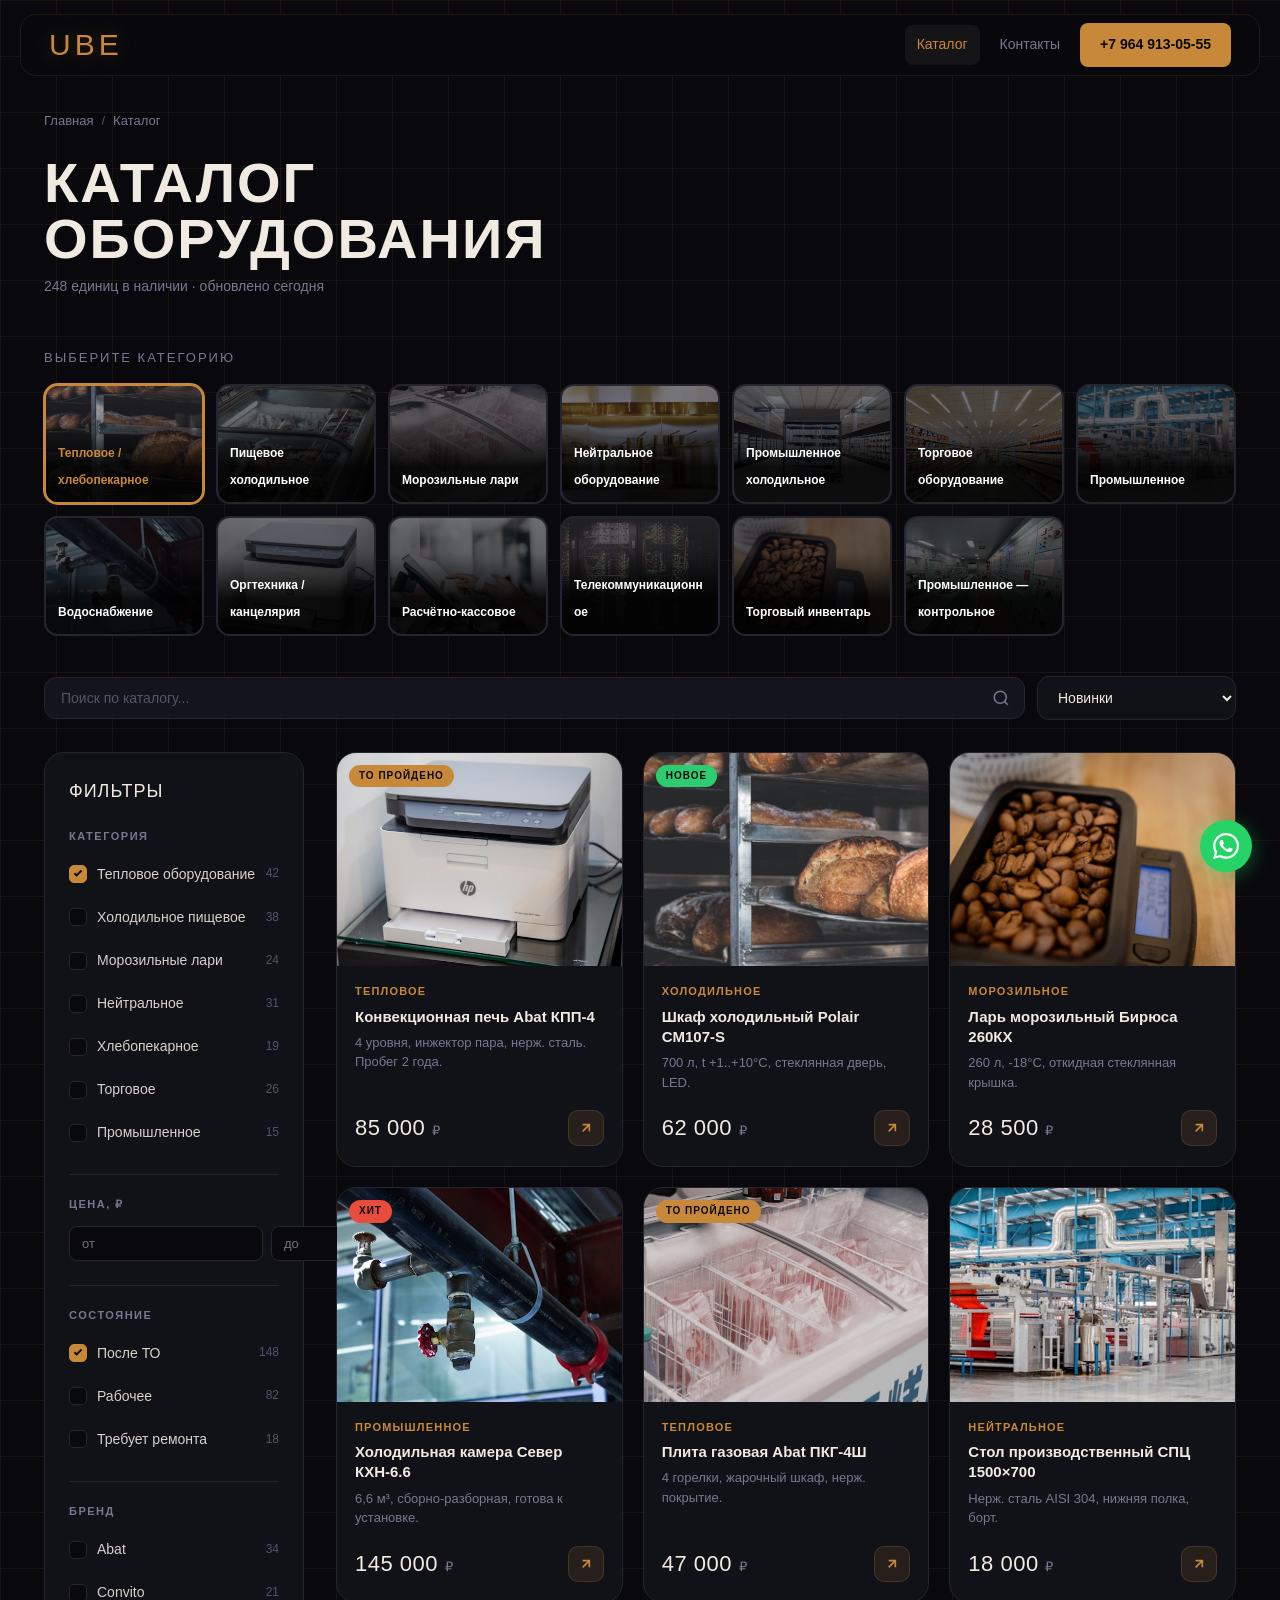
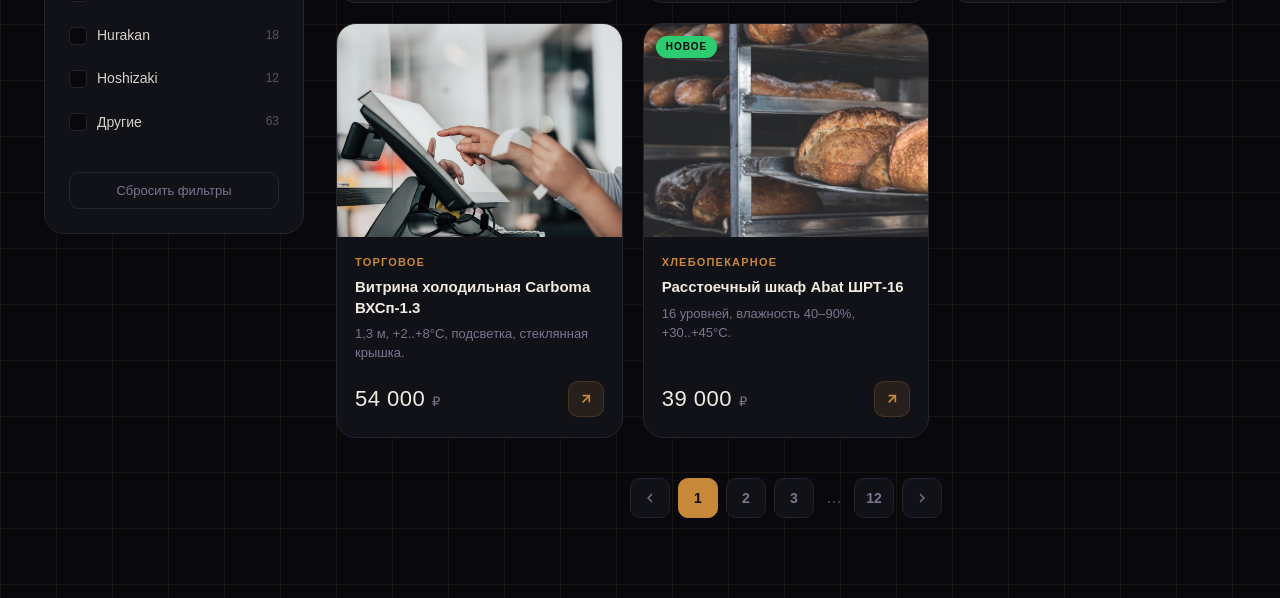
==== catalog.html @ 5355a777 "Add files via upload" ====
<!DOCTYPE html>
<html lang="ru">
<head>
  <meta charset="UTF-8" />
  <meta name="viewport" content="width=device-width, initial-scale=1.0" />
  <title>Каталог — UBE</title>
  <link rel="stylesheet" href="./assets/fonts/fonts.css" />
  <style>
    html { scroll-behavior: smooth; }
    :root {
      --bg: #09090D; --bg-card: #111118; --bg-card2: #16161F;
      --border: #252530; --border-h: rgba(200,136,58,0.45);
      --copper: #C8883A; --copper-lt: #E0A050; --copper-dim: rgba(200,136,58,0.12);
      --text: #F0EAE0; --muted: #7A7690; --muted2: #55526A;
      --contrast-body: #D8D2C8;
    }
    *, *::before, *::after { box-sizing: border-box; margin: 0; padding: 0; }
    body {
      background: var(--bg);
      background-image:
        linear-gradient(rgba(200,136,58,0.09) 1px, transparent 1px),
        linear-gradient(90deg, rgba(200,136,58,0.09) 1px, transparent 1px);
      background-size: 56px 56px;
      color: var(--contrast-body);
      font-family: 'Figtree', sans-serif;
      font-size: 16px; line-height: 1.65;
      overflow-x: hidden;
    }
    :focus-visible { outline: 2px solid var(--copper); outline-offset: 3px; border-radius: 4px; }
    ::-webkit-scrollbar { width: 5px; }
    ::-webkit-scrollbar-track { background: var(--bg); }
    ::-webkit-scrollbar-thumb { background: var(--border); border-radius: 3px; }

    /* ═══ NAVBAR ═══ */
    .navbar {
      position: fixed; top: 14px; left: 50%; transform: translateX(-50%);
      width: calc(100% - 40px); max-width: 1240px;
      background: rgba(9,9,13,0.85); backdrop-filter: blur(24px);
      border: 1px solid rgba(200,136,58,0.12); border-radius: 16px;
      z-index: 100; padding: 0 28px; height: 62px;
      display: flex; align-items: center; justify-content: space-between;
      transition: background 0.3s, border-color 0.3s;
    }
    .navbar.scrolled { background: rgba(9,9,13,0.97); border-color: rgba(200,136,58,0.22); box-shadow: 0 8px 48px rgba(0,0,0,0.6); }
    .logo { font-family: 'Barlow Condensed', sans-serif; font-size: 30px; letter-spacing: 4px; color: var(--copper); text-decoration: none; text-shadow: 0 0 20px rgba(200,136,58,0.3); }
    .nav-links { display: flex; align-items: center; gap: 8px; }
    .nav-links a { color: var(--muted); font-size: 14px; font-weight: 500; padding: 8px 12px; border-radius: 8px; text-decoration: none; transition: color 0.2s, background 0.2s; }
    .nav-links a:hover, .nav-links a.active { color: var(--text); background: rgba(255,255,255,0.05); }
    .nav-links a.active { color: var(--copper); }
    .nav-cta-btn { background: var(--copper); color: #09090D !important; font-weight: 700 !important; padding: 9px 20px !important; border-radius: 10px; font-size: 14px !important; min-height: 44px; display: inline-flex; align-items: center; transition: background 0.2s !important; }
    .nav-cta-btn:hover { background: var(--copper-lt) !important; }
    .hamburger { display: none; flex-direction: column; gap: 5px; cursor: pointer; padding: 8px; background: none; border: none; min-width: 44px; min-height: 44px; align-items: center; justify-content: center; }
    .hamburger span { width: 22px; height: 2px; background: var(--text); border-radius: 2px; transition: transform 0.25s, opacity 0.25s; }
    .hamburger.open span:nth-child(1) { transform: translateY(7px) rotate(45deg); }
    .hamburger.open span:nth-child(2) { opacity: 0; }
    .hamburger.open span:nth-child(3) { transform: translateY(-7px) rotate(-45deg); }
    .mobile-menu { display: none; position: fixed; top: 90px; left: 20px; right: 20px; background: rgba(17,17,24,0.97); border: 1px solid var(--border); border-radius: 16px; padding: 16px; flex-direction: column; gap: 4px; z-index: 99; backdrop-filter: blur(24px); opacity: 0; transform: translateY(-10px); transition: opacity 0.25s, transform 0.25s; }
    .mobile-menu.open { display: flex; opacity: 1; transform: translateY(0); }
    .mobile-menu a { padding: 14px 16px; border-radius: 10px; font-size: 16px; font-weight: 500; color: var(--text); text-decoration: none; min-height: 48px; display: flex; align-items: center; transition: background 0.15s; }
    .mobile-menu a:hover { background: rgba(200,136,58,0.1); color: var(--copper); }

    /* ═══ PAGE HEADER ═══ */
    .page-header {
      padding: 110px 24px 48px;
      max-width: 1240px; margin: 0 auto;
    }
    .breadcrumb { display: flex; align-items: center; gap: 8px; font-size: 13px; color: var(--muted); margin-bottom: 24px; }
    .breadcrumb a { color: var(--muted); text-decoration: none; transition: color 0.2s; }
    .breadcrumb a:hover { color: var(--copper); }
    .breadcrumb-sep { color: var(--muted2); }
    .page-title { font-family: 'Barlow Condensed', sans-serif; font-size: clamp(36px, 5vw, 56px); letter-spacing: 2px; color: var(--text); line-height: 1; }
    .page-meta { color: var(--muted); font-size: 14px; margin-top: 8px; }

    /* ═══ CATEGORY GRID ═══ */
    .cat-section { max-width: 1240px; margin: 0 auto 40px; padding: 0 24px; }
    .cat-section-title {
      font-family: 'Barlow Condensed', sans-serif;
      font-size: 13px; letter-spacing: 2px; text-transform: uppercase;
      color: var(--muted); margin-bottom: 16px;
    }
    .cat-grid {
      display: grid;
      grid-template-columns: repeat(auto-fill, minmax(160px, 1fr));
      gap: 12px;
    }
    .cat-card {
      position: relative; border-radius: 14px; overflow: hidden;
      cursor: pointer; aspect-ratio: 4/3;
      background: var(--bg-card); border: 2px solid var(--border);
      transition: border-color 0.25s, transform 0.25s, box-shadow 0.25s;
      text-decoration: none;
    }
    .cat-card:hover {
      border-color: var(--border-h);
      transform: translateY(-4px);
      box-shadow: 0 16px 40px rgba(0,0,0,0.5);
    }
    .cat-card.active {
      border-color: var(--copper);
      box-shadow: 0 0 0 1px var(--copper);
    }
    .cat-card img {
      width: 100%; height: 100%; object-fit: cover;
      opacity: 0.45; filter: grayscale(20%);
      transition: opacity 0.3s, transform 0.4s, filter 0.3s;
    }
    .cat-card:hover img, .cat-card.active img {
      opacity: 0.65; transform: scale(1.06); filter: grayscale(0%);
    }
    .cat-card-overlay {
      position: absolute; inset: 0;
      background: linear-gradient(to top, rgba(0,0,0,0.88) 30%, rgba(0,0,0,0.15) 70%, transparent 100%);
    }
    .cat-card-label {
      position: absolute; bottom: 0; left: 0; right: 0;
      padding: 10px 12px;
    }
    .cat-card-title {
      font-weight: 600; font-size: 12px; color: #fff;
      line-height: 1.3; font-family: 'Figtree', sans-serif;
      hyphens: auto; overflow-wrap: break-word;
    }
    .cat-card.active .cat-card-title { color: var(--copper); }

    /* ═══ SEARCH + SORT ═══ */
    .catalog-toolbar {
      max-width: 1240px; margin: 0 auto 32px;
      padding: 0 24px;
      display: flex; align-items: center; gap: 12px; flex-wrap: wrap;
    }
    .search-bar {
      display: flex; align-items: center;
      background: rgba(22,22,31,0.9); border: 1px solid var(--border);
      border-radius: 12px; overflow: hidden; flex: 1; min-width: 240px;
      transition: border-color 0.2s, box-shadow 0.2s;
    }
    .search-bar:focus-within { border-color: rgba(200,136,58,0.45); box-shadow: 0 0 0 3px rgba(200,136,58,0.08); }
    .search-bar input { flex: 1; background: none; border: none; outline: none; color: var(--text); font-size: 14px; font-family: 'Figtree', sans-serif; padding: 12px 16px; }
    .search-bar input::placeholder { color: var(--muted2); }
    .search-bar button { background: none; border: none; padding: 0 14px; cursor: pointer; color: var(--muted); transition: color 0.2s; display: flex; align-items: center; }
    .search-bar button:hover { color: var(--copper); }
    .sort-select {
      background: var(--bg-card); border: 1px solid var(--border);
      color: var(--text); font-family: 'Figtree', sans-serif; font-size: 14px;
      padding: 11px 16px; border-radius: 12px; outline: none; cursor: pointer;
      transition: border-color 0.2s; min-height: 44px;
    }
    .sort-select:focus { border-color: var(--copper); }
    .filter-toggle-btn {
      display: none; align-items: center; gap: 8px;
      background: var(--bg-card); border: 1px solid var(--border);
      color: var(--text); font-family: 'Figtree', sans-serif; font-size: 14px;
      padding: 11px 16px; border-radius: 12px; cursor: pointer; min-height: 44px;
      transition: border-color 0.2s;
    }
    .filter-toggle-btn:hover { border-color: var(--copper); }

    /* ═══ LAYOUT ═══ */
    .catalog-layout {
      max-width: 1240px; margin: 0 auto;
      padding: 0 24px 80px;
      display: grid;
      grid-template-columns: 260px 1fr;
      gap: 32px; align-items: start;
    }

    /* ═══ SIDEBAR FILTERS ═══ */
    .filters {
      background: var(--bg-card); border: 1px solid var(--border);
      border-radius: 20px; padding: 24px;
      position: sticky; top: 90px;
    }
    .filter-title {
      font-family: 'Barlow Condensed', sans-serif;
      font-size: 18px; letter-spacing: 1px; color: var(--text);
      margin-bottom: 20px; text-transform: uppercase;
    }
    .filter-section { margin-bottom: 24px; }
    .filter-section-title {
      font-size: 11px; font-weight: 700; letter-spacing: 1.5px;
      text-transform: uppercase; color: var(--muted);
      margin-bottom: 12px;
    }
    .filter-options { display: flex; flex-direction: column; gap: 8px; }
    .filter-option {
      display: flex; align-items: center; gap: 10px;
      cursor: pointer; padding: 6px 0; border-radius: 8px;
    }
    .filter-option input[type="checkbox"] { display: none; }
    .filter-checkbox {
      width: 18px; height: 18px; border-radius: 5px; flex-shrink: 0;
      border: 1.5px solid var(--border); background: var(--bg);
      display: flex; align-items: center; justify-content: center;
      transition: border-color 0.2s, background 0.2s;
    }
    .filter-option input:checked + .filter-checkbox { background: var(--copper); border-color: var(--copper); }
    .filter-option input:checked + .filter-checkbox::after { content: ''; width: 4px; height: 8px; border: 2px solid #09090D; border-top: none; border-left: none; transform: rotate(45deg) translate(-1px,-1px); display: block; }
    .filter-label { font-size: 14px; color: var(--contrast-body); transition: color 0.2s; }
    .filter-option:hover .filter-label { color: var(--text); }
    .filter-count { font-size: 12px; color: var(--muted2); margin-left: auto; }
    .filter-divider { height: 1px; background: var(--border); margin: 4px 0 20px; }

    /* Price range */
    .price-inputs { display: grid; grid-template-columns: 1fr 1fr; gap: 8px; }
    .price-input {
      background: var(--bg); border: 1px solid var(--border); border-radius: 8px;
      color: var(--text); font-family: 'Figtree', sans-serif; font-size: 13px;
      padding: 9px 12px; outline: none; transition: border-color 0.2s;
    }
    .price-input:focus { border-color: var(--copper); }

    .filter-reset { width: 100%; background: none; border: 1px solid var(--border); color: var(--muted); font-family: 'Figtree', sans-serif; font-size: 13px; padding: 10px; border-radius: 10px; cursor: pointer; transition: border-color 0.2s, color 0.2s; margin-top: 8px; }
    .filter-reset:hover { border-color: var(--copper); color: var(--copper); }

    /* ═══ PRODUCT GRID ═══ */
    .product-grid {
      display: grid;
      grid-template-columns: repeat(auto-fill, minmax(240px, 1fr));
      gap: 20px;
    }
    .product-card {
      background: var(--bg-card); border: 1px solid var(--border);
      border-radius: 20px; overflow: hidden; cursor: pointer;
      transition: border-color 0.25s, transform 0.25s, box-shadow 0.25s;
      text-decoration: none; display: flex; flex-direction: column;
    }
    .product-card:hover { border-color: var(--border-h); transform: translateY(-4px); box-shadow: 0 16px 48px rgba(0,0,0,0.5); }
    .product-img {
      width: 100%; aspect-ratio: 4/3; object-fit: cover;
      background: var(--bg-card2); display: block;
      transition: transform 0.4s;
    }
    .product-card:hover .product-img { transform: scale(1.03); }
    .product-img-wrap { overflow: hidden; position: relative; }
    .product-badge {
      position: absolute; top: 12px; left: 12px;
      background: var(--copper); color: #09090D;
      font-size: 10px; font-weight: 800; letter-spacing: 1px;
      padding: 3px 10px; border-radius: 100px; text-transform: uppercase;
    }
    .product-badge.new { background: #2ECC71; }
    .product-badge.hot { background: #E74C3C; }
    .product-info { padding: 16px 18px 20px; flex: 1; display: flex; flex-direction: column; gap: 6px; }
    .product-cat { font-size: 11px; font-weight: 700; letter-spacing: 1.2px; text-transform: uppercase; color: var(--copper); }
    .product-name { font-size: 15px; font-weight: 600; color: var(--text); line-height: 1.35; }
    .product-desc { font-size: 13px; color: var(--muted); line-height: 1.5; flex: 1; }
    .product-footer { display: flex; align-items: center; justify-content: space-between; margin-top: 12px; }
    .product-price { font-family: 'Barlow Condensed', sans-serif; font-size: 22px; letter-spacing: 0.5px; color: var(--text); }
    .product-price span { font-size: 13px; color: var(--muted); font-family: 'Figtree', sans-serif; font-weight: 400; }
    .product-btn {
      width: 36px; height: 36px; border-radius: 10px;
      background: var(--copper-dim); border: 1px solid rgba(200,136,58,0.2);
      display: flex; align-items: center; justify-content: center;
      transition: background 0.2s, border-color 0.2s; flex-shrink: 0;
    }
    .product-card:hover .product-btn { background: var(--copper); border-color: var(--copper); }
    .product-card:hover .product-btn svg { stroke: #09090D; }

    /* ═══ PAGINATION ═══ */
    .pagination { display: flex; align-items: center; justify-content: center; gap: 8px; margin-top: 40px; }
    .page-btn {
      width: 40px; height: 40px; border-radius: 10px; display: flex; align-items: center; justify-content: center;
      font-size: 14px; font-weight: 600; cursor: pointer;
      background: var(--bg-card); border: 1px solid var(--border);
      color: var(--muted); text-decoration: none;
      transition: border-color 0.2s, color 0.2s, background 0.2s;
    }
    .page-btn:hover { border-color: var(--copper); color: var(--copper); }
    .page-btn.active { background: var(--copper); border-color: var(--copper); color: #09090D; }

    /* ═══ MOBILE ═══ */
    @media (max-width: 900px) {
      .catalog-layout { grid-template-columns: 1fr; }
      .filters { position: static; display: none; }
      .filters.open { display: block; }
      .filter-toggle-btn { display: flex; }
    }
    @media (max-width: 640px) {
      .navbar { position: static; transform: none; width: 100%; border-radius: 0; top: 0; left: 0; }
      .cat-section { padding: 0 12px; }
      .cat-grid { grid-template-columns: repeat(3, 1fr); gap: 8px; }
      .cat-card-title { font-size: 11px; }
      .nav-links { display: none; }
      .hamburger { display: flex; }
      .page-header { padding: 24px 16px 32px; }
      .catalog-toolbar { padding: 0 16px; }
      .catalog-layout { padding: 0 16px 60px; }
      .product-grid { grid-template-columns: repeat(2, 1fr); gap: 12px; }
      .product-info { padding: 12px 14px 16px; }
      .product-name { font-size: 13px; }
      .product-price { font-size: 18px; }
    }
  </style>
</head>
<body>

  <a class="skip-link" href="#products" style="position:fixed;top:-100%;left:16px;z-index:999;background:var(--copper);color:#09090D;padding:10px 20px;border-radius:8px;font-weight:700;text-decoration:none;transition:top 0.2s;">Перейти к товарам</a>

  <!-- NAVBAR -->
  <nav class="navbar" id="nav">
    <a href="./index.html" class="logo">UBE</a>
    <div class="nav-links">
      <a href="./catalog.html" class="active">Каталог</a>
      <a href="./index.html#contacts">Контакты</a>
      <a href="tel:+79649130555" class="nav-cta-btn">+7 964 913-05-55</a>
    </div>
    <button class="hamburger" id="ham" aria-label="Меню" aria-expanded="false">
      <span></span><span></span><span></span>
    </button>
  </nav>
  <nav class="mobile-menu" id="mob" aria-label="Мобильное меню">
    <a href="./catalog.html">Каталог</a>
    <a href="./index.html#contacts">Контакты</a>
    <a href="tel:+79649130555" style="color:var(--copper);">+7 964 913-05-55</a>
  </nav>

  <!-- PAGE HEADER -->
  <header class="page-header">
    <div class="breadcrumb">
      <a href="./index.html">Главная</a>
      <span class="breadcrumb-sep">/</span>
      <span>Каталог</span>
    </div>
    <h1 class="page-title">КАТАЛОГ<br/>ОБОРУДОВАНИЯ</h1>
    <p class="page-meta">248 единиц в наличии · обновлено сегодня</p>
  </header>

  <!-- CATEGORIES -->
  <div class="cat-section">
    <div class="cat-section-title">Выберите категорию</div>
    <div class="cat-grid">
      <a href="#" class="cat-card active" onclick="filterCat(this); return false;">
        <img src="./assets/images/cat-holod-pisch.jpg" alt="Тепловое и хлебопекарное" loading="lazy" />
        <div class="cat-card-overlay"></div>
        <div class="cat-card-label"><span class="cat-card-title">Тепловое / хлебопекарное</span></div>
      </a>
      <a href="#" class="cat-card" onclick="filterCat(this); return false;">
        <img src="./assets/images/cat-holod-pisch-new.jpg" alt="Пищевое холодильное" loading="lazy" />
        <div class="cat-card-overlay"></div>
        <div class="cat-card-label"><span class="cat-card-title">Пищевое холодильное</span></div>
      </a>
      <a href="#" class="cat-card" onclick="filterCat(this); return false;">
        <img src="./assets/images/cat-prom.jpg" alt="Морозильные лари" loading="lazy" />
        <div class="cat-card-overlay"></div>
        <div class="cat-card-label"><span class="cat-card-title">Морозильные лари</span></div>
      </a>
      <a href="#" class="cat-card" onclick="filterCat(this); return false;">
        <img src="./assets/images/cat-orgteh.jpg" alt="Нейтральное оборудование" loading="lazy" />
        <div class="cat-card-overlay"></div>
        <div class="cat-card-label"><span class="cat-card-title">Нейтральное оборудование</span></div>
      </a>
      <a href="#" class="cat-card" onclick="filterCat(this); return false;">
        <img src="./assets/images/cat-control.jpg" alt="Промышленное холодильное" loading="lazy" />
        <div class="cat-card-overlay"></div>
        <div class="cat-card-label"><span class="cat-card-title">Промышленное холодильное</span></div>
      </a>
      <a href="#" class="cat-card" onclick="filterCat(this); return false;">
        <img src="./assets/images/cat-kassa.jpg" alt="Торговое оборудование" loading="lazy" />
        <div class="cat-card-overlay"></div>
        <div class="cat-card-label"><span class="cat-card-title">Торговое оборудование</span></div>
      </a>
      <a href="#" class="cat-card" onclick="filterCat(this); return false;">
        <img src="./assets/images/cat-nejtral.jpg" alt="Промышленное" loading="lazy" />
        <div class="cat-card-overlay"></div>
        <div class="cat-card-label"><span class="cat-card-title">Промышленное</span></div>
      </a>
      <a href="#" class="cat-card" onclick="filterCat(this); return false;">
        <img src="./assets/images/cat-holod-prom.jpg" alt="Водоснабжение" loading="lazy" />
        <div class="cat-card-overlay"></div>
        <div class="cat-card-label"><span class="cat-card-title">Водоснабжение</span></div>
      </a>
      <a href="#" class="cat-card" onclick="filterCat(this); return false;">
        <img src="./assets/images/cat-teploe.jpg" alt="Оргтехника и канцелярия" loading="lazy" />
        <div class="cat-card-overlay"></div>
        <div class="cat-card-label"><span class="cat-card-title">Оргтехника / канцелярия</span></div>
      </a>
      <a href="#" class="cat-card" onclick="filterCat(this); return false;">
        <img src="./assets/images/cat-torgovoe.jpg" alt="Расчётно-кассовое" loading="lazy" />
        <div class="cat-card-overlay"></div>
        <div class="cat-card-label"><span class="cat-card-title">Расчётно-кассовое</span></div>
      </a>
      <a href="#" class="cat-card" onclick="filterCat(this); return false;">
        <img src="./assets/images/cat-telekom.jpg" alt="Телекоммуникационное" loading="lazy" />
        <div class="cat-card-overlay"></div>
        <div class="cat-card-label"><span class="cat-card-title">Телекоммуникационное</span></div>
      </a>
      <a href="#" class="cat-card" onclick="filterCat(this); return false;">
        <img src="./assets/images/cat-morozilnye.jpg" alt="Торговый инвентарь" loading="lazy" />
        <div class="cat-card-overlay"></div>
        <div class="cat-card-label"><span class="cat-card-title">Торговый инвентарь</span></div>
      </a>
      <a href="#" class="cat-card" onclick="filterCat(this); return false;">
        <img src="./assets/images/cat-voda.jpg" alt="Промышленное контрольное" loading="lazy" />
        <div class="cat-card-overlay"></div>
        <div class="cat-card-label"><span class="cat-card-title">Промышленное — контрольное</span></div>
      </a>
    </div>
  </div>

  <!-- TOOLBAR -->
  <div class="catalog-toolbar">
    <button class="filter-toggle-btn" id="filterToggle">
      <svg width="16" height="16" viewBox="0 0 24 24" fill="none" stroke="currentColor" stroke-width="2"><path d="M4 6h16M7 12h10M10 18h4"/></svg>
      Фильтры
    </button>
    <div class="search-bar">
      <input type="search" placeholder="Поиск по каталогу..." />
      <button aria-label="Найти">
        <svg width="18" height="18" viewBox="0 0 24 24" fill="none" stroke="currentColor" stroke-width="2"><circle cx="11" cy="11" r="8"/><path d="m21 21-4.35-4.35"/></svg>
      </button>
    </div>
    <select class="sort-select" aria-label="Сортировка">
      <option>Новинки</option>
      <option>Цена: по возрастанию</option>
      <option>Цена: по убыванию</option>
      <option>Популярные</option>
    </select>
  </div>

  <!-- LAYOUT -->
  <div class="catalog-layout">

    <!-- SIDEBAR -->
    <aside class="filters" id="filtersPanel">
      <div class="filter-title">Фильтры</div>

      <div class="filter-section">
        <div class="filter-section-title">Категория</div>
        <div class="filter-options">
          <label class="filter-option"><input type="checkbox" checked /><span class="filter-checkbox"></span><span class="filter-label">Тепловое оборудование</span><span class="filter-count">42</span></label>
          <label class="filter-option"><input type="checkbox" /><span class="filter-checkbox"></span><span class="filter-label">Холодильное пищевое</span><span class="filter-count">38</span></label>
          <label class="filter-option"><input type="checkbox" /><span class="filter-checkbox"></span><span class="filter-label">Морозильные лари</span><span class="filter-count">24</span></label>
          <label class="filter-option"><input type="checkbox" /><span class="filter-checkbox"></span><span class="filter-label">Нейтральное</span><span class="filter-count">31</span></label>
          <label class="filter-option"><input type="checkbox" /><span class="filter-checkbox"></span><span class="filter-label">Хлебопекарное</span><span class="filter-count">19</span></label>
          <label class="filter-option"><input type="checkbox" /><span class="filter-checkbox"></span><span class="filter-label">Торговое</span><span class="filter-count">26</span></label>
          <label class="filter-option"><input type="checkbox" /><span class="filter-checkbox"></span><span class="filter-label">Промышленное</span><span class="filter-count">15</span></label>
        </div>
      </div>

      <div class="filter-divider"></div>

      <div class="filter-section">
        <div class="filter-section-title">Цена, ₽</div>
        <div class="price-inputs">
          <input class="price-input" type="number" placeholder="от" />
          <input class="price-input" type="number" placeholder="до" />
        </div>
      </div>

      <div class="filter-divider"></div>

      <div class="filter-section">
        <div class="filter-section-title">Состояние</div>
        <div class="filter-options">
          <label class="filter-option"><input type="checkbox" checked /><span class="filter-checkbox"></span><span class="filter-label">После ТО</span><span class="filter-count">148</span></label>
          <label class="filter-option"><input type="checkbox" /><span class="filter-checkbox"></span><span class="filter-label">Рабочее</span><span class="filter-count">82</span></label>
          <label class="filter-option"><input type="checkbox" /><span class="filter-checkbox"></span><span class="filter-label">Требует ремонта</span><span class="filter-count">18</span></label>
        </div>
      </div>

      <div class="filter-divider"></div>

      <div class="filter-section">
        <div class="filter-section-title">Бренд</div>
        <div class="filter-options">
          <label class="filter-option"><input type="checkbox" /><span class="filter-checkbox"></span><span class="filter-label">Abat</span><span class="filter-count">34</span></label>
          <label class="filter-option"><input type="checkbox" /><span class="filter-checkbox"></span><span class="filter-label">Convito</span><span class="filter-count">21</span></label>
          <label class="filter-option"><input type="checkbox" /><span class="filter-checkbox"></span><span class="filter-label">Hurakan</span><span class="filter-count">18</span></label>
          <label class="filter-option"><input type="checkbox" /><span class="filter-checkbox"></span><span class="filter-label">Hoshizaki</span><span class="filter-count">12</span></label>
          <label class="filter-option"><input type="checkbox" /><span class="filter-checkbox"></span><span class="filter-label">Другие</span><span class="filter-count">63</span></label>
        </div>
      </div>

      <button class="filter-reset">Сбросить фильтры</button>
    </aside>

    <!-- PRODUCT GRID -->
    <main id="products">
      <div class="product-grid">

        <!-- Card 1 -->
        <a href="./product.html" class="product-card">
          <div class="product-img-wrap">
            <img class="product-img" src="./assets/images/cat-teploe.jpg" alt="Конвекционная печь" loading="lazy" />
            <span class="product-badge">ТО пройдено</span>
          </div>
          <div class="product-info">
            <div class="product-cat">Тепловое</div>
            <div class="product-name">Конвекционная печь Abat КПП-4</div>
            <div class="product-desc">4 уровня, инжектор пара, нерж. сталь. Пробег 2 года.</div>
            <div class="product-footer">
              <div class="product-price">85 000 <span>₽</span></div>
              <div class="product-btn"><svg width="16" height="16" viewBox="0 0 24 24" fill="none" stroke="var(--copper)" stroke-width="2.5"><path d="M7 17L17 7M7 7h10v10"/></svg></div>
            </div>
          </div>
        </a>

        <!-- Card 2 -->
        <a href="./product.html" class="product-card">
          <div class="product-img-wrap">
            <img class="product-img" src="./assets/images/cat-holod-pisch.jpg" alt="Холодильный шкаф" loading="lazy" />
            <span class="product-badge new">Новое</span>
          </div>
          <div class="product-info">
            <div class="product-cat">Холодильное</div>
            <div class="product-name">Шкаф холодильный Polair CM107-S</div>
            <div class="product-desc">700 л, t +1..+10°С, стеклянная дверь, LED.</div>
            <div class="product-footer">
              <div class="product-price">62 000 <span>₽</span></div>
              <div class="product-btn"><svg width="16" height="16" viewBox="0 0 24 24" fill="none" stroke="var(--copper)" stroke-width="2.5"><path d="M7 17L17 7M7 7h10v10"/></svg></div>
            </div>
          </div>
        </a>

        <!-- Card 3 -->
        <a href="./product.html" class="product-card">
          <div class="product-img-wrap">
            <img class="product-img" src="./assets/images/cat-morozilnye.jpg" alt="Морозильный ларь" loading="lazy" />
          </div>
          <div class="product-info">
            <div class="product-cat">Морозильное</div>
            <div class="product-name">Ларь морозильный Бирюса 260КX</div>
            <div class="product-desc">260 л, -18°С, откидная стеклянная крышка.</div>
            <div class="product-footer">
              <div class="product-price">28 500 <span>₽</span></div>
              <div class="product-btn"><svg width="16" height="16" viewBox="0 0 24 24" fill="none" stroke="var(--copper)" stroke-width="2.5"><path d="M7 17L17 7M7 7h10v10"/></svg></div>
            </div>
          </div>
        </a>

        <!-- Card 4 -->
        <a href="./product.html" class="product-card">
          <div class="product-img-wrap">
            <img class="product-img" src="./assets/images/cat-holod-prom.jpg" alt="Промышленный холодильник" loading="lazy" />
            <span class="product-badge hot">Хит</span>
          </div>
          <div class="product-info">
            <div class="product-cat">Промышленное</div>
            <div class="product-name">Холодильная камера Север КХН-6.6</div>
            <div class="product-desc">6,6 м³, сборно-разборная, готова к установке.</div>
            <div class="product-footer">
              <div class="product-price">145 000 <span>₽</span></div>
              <div class="product-btn"><svg width="16" height="16" viewBox="0 0 24 24" fill="none" stroke="var(--copper)" stroke-width="2.5"><path d="M7 17L17 7M7 7h10v10"/></svg></div>
            </div>
          </div>
        </a>

        <!-- Card 5 -->
        <a href="./product.html" class="product-card">
          <div class="product-img-wrap">
            <img class="product-img" src="./assets/images/cat-prom.jpg" alt="Промышленная плита" loading="lazy" />
            <span class="product-badge">ТО пройдено</span>
          </div>
          <div class="product-info">
            <div class="product-cat">Тепловое</div>
            <div class="product-name">Плита газовая Abat ПКГ-4Ш</div>
            <div class="product-desc">4 горелки, жарочный шкаф, нерж. покрытие.</div>
            <div class="product-footer">
              <div class="product-price">47 000 <span>₽</span></div>
              <div class="product-btn"><svg width="16" height="16" viewBox="0 0 24 24" fill="none" stroke="var(--copper)" stroke-width="2.5"><path d="M7 17L17 7M7 7h10v10"/></svg></div>
            </div>
          </div>
        </a>

        <!-- Card 6 -->
        <a href="./product.html" class="product-card">
          <div class="product-img-wrap">
            <img class="product-img" src="./assets/images/cat-nejtral.jpg" alt="Нейтральный стол" loading="lazy" />
          </div>
          <div class="product-info">
            <div class="product-cat">Нейтральное</div>
            <div class="product-name">Стол производственный СПЦ 1500×700</div>
            <div class="product-desc">Нерж. сталь AISI 304, нижняя полка, борт.</div>
            <div class="product-footer">
              <div class="product-price">18 000 <span>₽</span></div>
              <div class="product-btn"><svg width="16" height="16" viewBox="0 0 24 24" fill="none" stroke="var(--copper)" stroke-width="2.5"><path d="M7 17L17 7M7 7h10v10"/></svg></div>
            </div>
          </div>
        </a>

        <!-- Card 7 -->
        <a href="./product.html" class="product-card">
          <div class="product-img-wrap">
            <img class="product-img" src="./assets/images/cat-torgovoe.jpg" alt="Прилавок" loading="lazy" />
          </div>
          <div class="product-info">
            <div class="product-cat">Торговое</div>
            <div class="product-name">Витрина холодильная Carboma ВХСп-1.3</div>
            <div class="product-desc">1,3 м, +2..+8°С, подсветка, стеклянная крышка.</div>
            <div class="product-footer">
              <div class="product-price">54 000 <span>₽</span></div>
              <div class="product-btn"><svg width="16" height="16" viewBox="0 0 24 24" fill="none" stroke="var(--copper)" stroke-width="2.5"><path d="M7 17L17 7M7 7h10v10"/></svg></div>
            </div>
          </div>
        </a>

        <!-- Card 8 -->
        <a href="./product.html" class="product-card">
          <div class="product-img-wrap">
            <img class="product-img" src="./assets/images/cat-holod-pisch.jpg" alt="Расстоечный шкаф" loading="lazy" />
            <span class="product-badge new">Новое</span>
          </div>
          <div class="product-info">
            <div class="product-cat">Хлебопекарное</div>
            <div class="product-name">Расстоечный шкаф Abat ШРТ-16</div>
            <div class="product-desc">16 уровней, влажность 40–90%, +30..+45°С.</div>
            <div class="product-footer">
              <div class="product-price">39 000 <span>₽</span></div>
              <div class="product-btn"><svg width="16" height="16" viewBox="0 0 24 24" fill="none" stroke="var(--copper)" stroke-width="2.5"><path d="M7 17L17 7M7 7h10v10"/></svg></div>
            </div>
          </div>
        </a>

      </div>

      <!-- PAGINATION -->
      <div class="pagination">
        <a href="#" class="page-btn">
          <svg width="16" height="16" viewBox="0 0 24 24" fill="none" stroke="currentColor" stroke-width="2"><path d="M15 18l-6-6 6-6"/></svg>
        </a>
        <a href="#" class="page-btn active">1</a>
        <a href="#" class="page-btn">2</a>
        <a href="#" class="page-btn">3</a>
        <span style="color:var(--muted2);padding:0 4px;">…</span>
        <a href="#" class="page-btn">12</a>
        <a href="#" class="page-btn">
          <svg width="16" height="16" viewBox="0 0 24 24" fill="none" stroke="currentColor" stroke-width="2"><path d="M9 18l6-6-6-6"/></svg>
        </a>
      </div>
    </main>
  </div>

  <!-- WHATSAPP FLOAT -->
  <a href="https://wa.me/79649130555" target="_blank" rel="noopener"
     style="position:fixed;bottom:28px;right:28px;z-index:50;width:52px;height:52px;background:#25D366;border-radius:50%;display:flex;align-items:center;justify-content:center;box-shadow:0 4px 20px rgba(37,211,102,0.4);transition:transform 0.2s;"
     onmouseenter="this.style.transform='scale(1.1)'" onmouseleave="this.style.transform='scale(1)'" aria-label="WhatsApp">
    <svg width="26" height="26" viewBox="0 0 24 24" fill="white"><path d="M17.472 14.382c-.297-.149-1.758-.867-2.03-.967-.273-.099-.471-.148-.67.15-.197.297-.767.966-.94 1.164-.173.199-.347.223-.644.075-.297-.15-1.255-.463-2.39-1.475-.883-.788-1.48-1.761-1.653-2.059-.173-.297-.018-.458.13-.606.134-.133.298-.347.446-.52.149-.174.198-.298.298-.497.099-.198.05-.371-.025-.52-.075-.149-.669-1.612-.916-2.207-.242-.579-.487-.5-.669-.51-.173-.008-.371-.01-.57-.01-.198 0-.52.074-.792.372-.272.297-1.04 1.016-1.04 2.479 0 1.462 1.065 2.875 1.213 3.074.149.198 2.096 3.2 5.077 4.487.709.306 1.262.489 1.694.625.712.227 1.36.195 1.871.118.571-.085 1.758-.719 2.006-1.413.248-.694.248-1.289.173-1.413-.074-.124-.272-.198-.57-.347m-5.421 7.403h-.004a9.87 9.87 0 01-5.031-1.378l-.361-.214-3.741.982.998-3.648-.235-.374a9.86 9.86 0 01-1.51-5.26c.001-5.45 4.436-9.884 9.888-9.884 2.64 0 5.122 1.03 6.988 2.898a9.825 9.825 0 012.893 6.994c-.003 5.45-4.437 9.884-9.885 9.884m8.413-18.297A11.815 11.815 0 0012.05 0C5.495 0 .16 5.335.157 11.892c0 2.096.547 4.142 1.588 5.945L.057 24l6.305-1.654a11.882 11.882 0 005.683 1.448h.005c6.554 0 11.89-5.335 11.893-11.893a11.821 11.821 0 00-3.48-8.413z"/></svg>
  </a>

  <script>
    const nav = document.getElementById('nav');
    const ham = document.getElementById('ham');
    const mob = document.getElementById('mob');
    const filterToggle = document.getElementById('filterToggle');
    const filtersPanel = document.getElementById('filtersPanel');

    window.addEventListener('scroll', () => {
      nav.classList.toggle('scrolled', window.scrollY > 60);
    });

    ham.addEventListener('click', () => {
      const open = ham.classList.toggle('open');
      mob.classList.toggle('open', open);
      ham.setAttribute('aria-expanded', open);
    });

    filterToggle?.addEventListener('click', () => {
      filtersPanel.classList.toggle('open');
    });

    function filterCat(el, name) {
      document.querySelectorAll('.cat-grid .cat-card').forEach(c => c.classList.remove('active'));
      el.classList.add('active');
    }
  </script>
</body>
</html>
---- assets/fonts/fonts.css ----
/* vietnamese */
@font-face {
  font-family: 'Barlow Condensed';
  font-style: normal;
  font-weight: 500;
  font-display: swap;
  src: url(./assets/fonts/HTxwL3I-JCGChYJ8VI-L6OO_au7B4-Lwz3nWuYMBYrp0xg.woff2) format('woff2');
  unicode-range: U+0102-0103, U+0110-0111, U+0128-0129, U+0168-0169, U+01A0-01A1, U+01AF-01B0, U+0300-0301, U+0303-0304, U+0308-0309, U+0323, U+0329, U+1EA0-1EF9, U+20AB;
}
/* latin-ext */
@font-face {
  font-family: 'Barlow Condensed';
  font-style: normal;
  font-weight: 500;
  font-display: swap;
  src: url(./assets/fonts/HTxwL3I-JCGChYJ8VI-L6OO_au7B4-Lwz3jWuYMBYrp0xg.woff2) format('woff2');
  unicode-range: U+0100-02BA, U+02BD-02C5, U+02C7-02CC, U+02CE-02D7, U+02DD-02FF, U+0304, U+0308, U+0329, U+1D00-1DBF, U+1E00-1E9F, U+1EF2-1EFF, U+2020, U+20A0-20AB, U+20AD-20C0, U+2113, U+2C60-2C7F, U+A720-A7FF;
}
/* latin */
@font-face {
  font-family: 'Barlow Condensed';
  font-style: normal;
  font-weight: 500;
  font-display: swap;
  src: url(./assets/fonts/HTxwL3I-JCGChYJ8VI-L6OO_au7B4-Lwz3bWuYMBYro.woff2) format('woff2');
  unicode-range: U+0000-00FF, U+0131, U+0152-0153, U+02BB-02BC, U+02C6, U+02DA, U+02DC, U+0304, U+0308, U+0329, U+2000-206F, U+20AC, U+2122, U+2191, U+2193, U+2212, U+2215, U+FEFF, U+FFFD;
}
/* vietnamese */
@font-face {
  font-family: 'Barlow Condensed';
  font-style: normal;
  font-weight: 600;
  font-display: swap;
  src: url(./assets/fonts/HTxwL3I-JCGChYJ8VI-L6OO_au7B4873z3nWuYMBYrp0xg.woff2) format('woff2');
  unicode-range: U+0102-0103, U+0110-0111, U+0128-0129, U+0168-0169, U+01A0-01A1, U+01AF-01B0, U+0300-0301, U+0303-0304, U+0308-0309, U+0323, U+0329, U+1EA0-1EF9, U+20AB;
}
/* latin-ext */
@font-face {
  font-family: 'Barlow Condensed';
  font-style: normal;
  font-weight: 600;
  font-display: swap;
  src: url(./assets/fonts/HTxwL3I-JCGChYJ8VI-L6OO_au7B4873z3jWuYMBYrp0xg.woff2) format('woff2');
  unicode-range: U+0100-02BA, U+02BD-02C5, U+02C7-02CC, U+02CE-02D7, U+02DD-02FF, U+0304, U+0308, U+0329, U+1D00-1DBF, U+1E00-1E9F, U+1EF2-1EFF, U+2020, U+20A0-20AB, U+20AD-20C0, U+2113, U+2C60-2C7F, U+A720-A7FF;
}
/* latin */
@font-face {
  font-family: 'Barlow Condensed';
  font-style: normal;
  font-weight: 600;
  font-display: swap;
  src: url(./assets/fonts/HTxwL3I-JCGChYJ8VI-L6OO_au7B4873z3bWuYMBYro.woff2) format('woff2');
  unicode-range: U+0000-00FF, U+0131, U+0152-0153, U+02BB-02BC, U+02C6, U+02DA, U+02DC, U+0304, U+0308, U+0329, U+2000-206F, U+20AC, U+2122, U+2191, U+2193, U+2212, U+2215, U+FEFF, U+FFFD;
}
/* vietnamese */
@font-face {
  font-family: 'Barlow Condensed';
  font-style: normal;
  font-weight: 700;
  font-display: swap;
  src: url(./assets/fonts/HTxwL3I-JCGChYJ8VI-L6OO_au7B46r2z3nWuYMBYrp0xg.woff2) format('woff2');
  unicode-range: U+0102-0103, U+0110-0111, U+0128-0129, U+0168-0169, U+01A0-01A1, U+01AF-01B0, U+0300-0301, U+0303-0304, U+0308-0309, U+0323, U+0329, U+1EA0-1EF9, U+20AB;
}
/* latin-ext */
@font-face {
  font-family: 'Barlow Condensed';
  font-style: normal;
  font-weight: 700;
  font-display: swap;
  src: url(./assets/fonts/HTxwL3I-JCGChYJ8VI-L6OO_au7B46r2z3jWuYMBYrp0xg.woff2) format('woff2');
  unicode-range: U+0100-02BA, U+02BD-02C5, U+02C7-02CC, U+02CE-02D7, U+02DD-02FF, U+0304, U+0308, U+0329, U+1D00-1DBF, U+1E00-1E9F, U+1EF2-1EFF, U+2020, U+20A0-20AB, U+20AD-20C0, U+2113, U+2C60-2C7F, U+A720-A7FF;
}
/* latin */
@font-face {
  font-family: 'Barlow Condensed';
  font-style: normal;
  font-weight: 700;
  font-display: swap;
  src: url(./assets/fonts/HTxwL3I-JCGChYJ8VI-L6OO_au7B46r2z3bWuYMBYro.woff2) format('woff2');
  unicode-range: U+0000-00FF, U+0131, U+0152-0153, U+02BB-02BC, U+02C6, U+02DA, U+02DC, U+0304, U+0308, U+0329, U+2000-206F, U+20AC, U+2122, U+2191, U+2193, U+2212, U+2215, U+FEFF, U+FFFD;
}
/* vietnamese */
@font-face {
  font-family: 'Barlow Condensed';
  font-style: normal;
  font-weight: 800;
  font-display: swap;
  src: url(./assets/fonts/HTxwL3I-JCGChYJ8VI-L6OO_au7B47b1z3nWuYMBYrp0xg.woff2) format('woff2');
  unicode-range: U+0102-0103, U+0110-0111, U+0128-0129, U+0168-0169, U+01A0-01A1, U+01AF-01B0, U+0300-0301, U+0303-0304, U+0308-0309, U+0323, U+0329, U+1EA0-1EF9, U+20AB;
}
/* latin-ext */
@font-face {
  font-family: 'Barlow Condensed';
  font-style: normal;
  font-weight: 800;
  font-display: swap;
  src: url(./assets/fonts/HTxwL3I-JCGChYJ8VI-L6OO_au7B47b1z3jWuYMBYrp0xg.woff2) format('woff2');
  unicode-range: U+0100-02BA, U+02BD-02C5, U+02C7-02CC, U+02CE-02D7, U+02DD-02FF, U+0304, U+0308, U+0329, U+1D00-1DBF, U+1E00-1E9F, U+1EF2-1EFF, U+2020, U+20A0-20AB, U+20AD-20C0, U+2113, U+2C60-2C7F, U+A720-A7FF;
}
/* latin */
@font-face {
  font-family: 'Barlow Condensed';
  font-style: normal;
  font-weight: 800;
  font-display: swap;
  src: url(./assets/fonts/HTxwL3I-JCGChYJ8VI-L6OO_au7B47b1z3bWuYMBYro.woff2) format('woff2');
  unicode-range: U+0000-00FF, U+0131, U+0152-0153, U+02BB-02BC, U+02C6, U+02DA, U+02DC, U+0304, U+0308, U+0329, U+2000-206F, U+20AC, U+2122, U+2191, U+2193, U+2212, U+2215, U+FEFF, U+FFFD;
}
/* latin-ext */
@font-face {
  font-family: 'Figtree';
  font-style: normal;
  font-weight: 300;
  font-display: swap;
  src: url(./assets/fonts/_Xms-HUzqDCFdgfMm4q9DaRvziissg.woff2) format('woff2');
  unicode-range: U+0100-02BA, U+02BD-02C5, U+02C7-02CC, U+02CE-02D7, U+02DD-02FF, U+0304, U+0308, U+0329, U+1D00-1DBF, U+1E00-1E9F, U+1EF2-1EFF, U+2020, U+20A0-20AB, U+20AD-20C0, U+2113, U+2C60-2C7F, U+A720-A7FF;
}
/* latin */
@font-face {
  font-family: 'Figtree';
  font-style: normal;
  font-weight: 300;
  font-display: swap;
  src: url(./assets/fonts/_Xms-HUzqDCFdgfMm4S9DaRvzig.woff2) format('woff2');
  unicode-range: U+0000-00FF, U+0131, U+0152-0153, U+02BB-02BC, U+02C6, U+02DA, U+02DC, U+0304, U+0308, U+0329, U+2000-206F, U+20AC, U+2122, U+2191, U+2193, U+2212, U+2215, U+FEFF, U+FFFD;
}
/* latin-ext */
@font-face {
  font-family: 'Figtree';
  font-style: normal;
  font-weight: 400;
  font-display: swap;
  src: url(./assets/fonts/_Xms-HUzqDCFdgfMm4q9DaRvziissg.woff2) format('woff2');
  unicode-range: U+0100-02BA, U+02BD-02C5, U+02C7-02CC, U+02CE-02D7, U+02DD-02FF, U+0304, U+0308, U+0329, U+1D00-1DBF, U+1E00-1E9F, U+1EF2-1EFF, U+2020, U+20A0-20AB, U+20AD-20C0, U+2113, U+2C60-2C7F, U+A720-A7FF;
}
/* latin */
@font-face {
  font-family: 'Figtree';
  font-style: normal;
  font-weight: 400;
  font-display: swap;
  src: url(./assets/fonts/_Xms-HUzqDCFdgfMm4S9DaRvzig.woff2) format('woff2');
  unicode-range: U+0000-00FF, U+0131, U+0152-0153, U+02BB-02BC, U+02C6, U+02DA, U+02DC, U+0304, U+0308, U+0329, U+2000-206F, U+20AC, U+2122, U+2191, U+2193, U+2212, U+2215, U+FEFF, U+FFFD;
}
/* latin-ext */
@font-face {
  font-family: 'Figtree';
  font-style: normal;
  font-weight: 500;
  font-display: swap;
  src: url(./assets/fonts/_Xms-HUzqDCFdgfMm4q9DaRvziissg.woff2) format('woff2');
  unicode-range: U+0100-02BA, U+02BD-02C5, U+02C7-02CC, U+02CE-02D7, U+02DD-02FF, U+0304, U+0308, U+0329, U+1D00-1DBF, U+1E00-1E9F, U+1EF2-1EFF, U+2020, U+20A0-20AB, U+20AD-20C0, U+2113, U+2C60-2C7F, U+A720-A7FF;
}
/* latin */
@font-face {
  font-family: 'Figtree';
  font-style: normal;
  font-weight: 500;
  font-display: swap;
  src: url(./assets/fonts/_Xms-HUzqDCFdgfMm4S9DaRvzig.woff2) format('woff2');
  unicode-range: U+0000-00FF, U+0131, U+0152-0153, U+02BB-02BC, U+02C6, U+02DA, U+02DC, U+0304, U+0308, U+0329, U+2000-206F, U+20AC, U+2122, U+2191, U+2193, U+2212, U+2215, U+FEFF, U+FFFD;
}
/* latin-ext */
@font-face {
  font-family: 'Figtree';
  font-style: normal;
  font-weight: 600;
  font-display: swap;
  src: url(./assets/fonts/_Xms-HUzqDCFdgfMm4q9DaRvziissg.woff2) format('woff2');
  unicode-range: U+0100-02BA, U+02BD-02C5, U+02C7-02CC, U+02CE-02D7, U+02DD-02FF, U+0304, U+0308, U+0329, U+1D00-1DBF, U+1E00-1E9F, U+1EF2-1EFF, U+2020, U+20A0-20AB, U+20AD-20C0, U+2113, U+2C60-2C7F, U+A720-A7FF;
}
/* latin */
@font-face {
  font-family: 'Figtree';
  font-style: normal;
  font-weight: 600;
  font-display: swap;
  src: url(./assets/fonts/_Xms-HUzqDCFdgfMm4S9DaRvzig.woff2) format('woff2');
  unicode-range: U+0000-00FF, U+0131, U+0152-0153, U+02BB-02BC, U+02C6, U+02DA, U+02DC, U+0304, U+0308, U+0329, U+2000-206F, U+20AC, U+2122, U+2191, U+2193, U+2212, U+2215, U+FEFF, U+FFFD;
}
/* latin-ext */
@font-face {
  font-family: 'Figtree';
  font-style: normal;
  font-weight: 700;
  font-display: swap;
  src: url(./assets/fonts/_Xms-HUzqDCFdgfMm4q9DaRvziissg.woff2) format('woff2');
  unicode-range: U+0100-02BA, U+02BD-02C5, U+02C7-02CC, U+02CE-02D7, U+02DD-02FF, U+0304, U+0308, U+0329, U+1D00-1DBF, U+1E00-1E9F, U+1EF2-1EFF, U+2020, U+20A0-20AB, U+20AD-20C0, U+2113, U+2C60-2C7F, U+A720-A7FF;
}
/* latin */
@font-face {
  font-family: 'Figtree';
  font-style: normal;
  font-weight: 700;
  font-display: swap;
  src: url(./assets/fonts/_Xms-HUzqDCFdgfMm4S9DaRvzig.woff2) format('woff2');
  unicode-range: U+0000-00FF, U+0131, U+0152-0153, U+02BB-02BC, U+02C6, U+02DA, U+02DC, U+0304, U+0308, U+0329, U+2000-206F, U+20AC, U+2122, U+2191, U+2193, U+2212, U+2215, U+FEFF, U+FFFD;
}
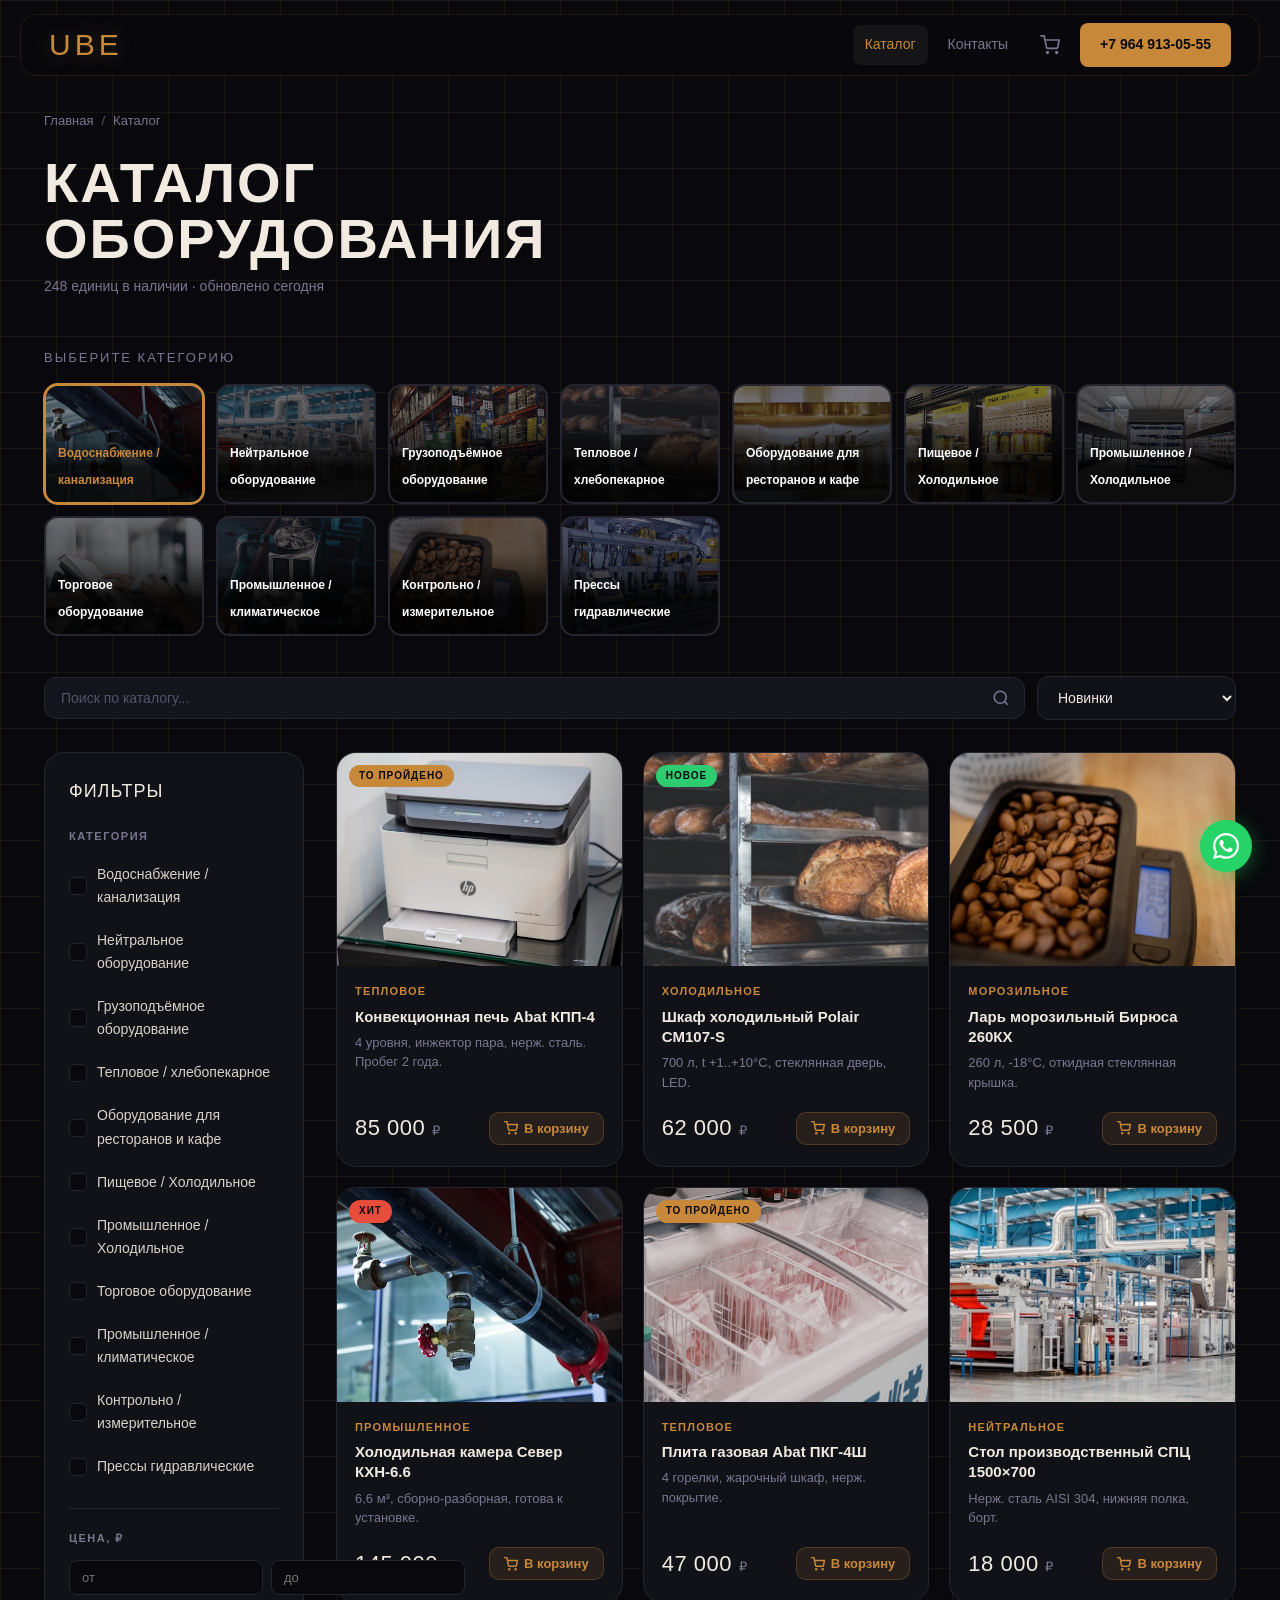
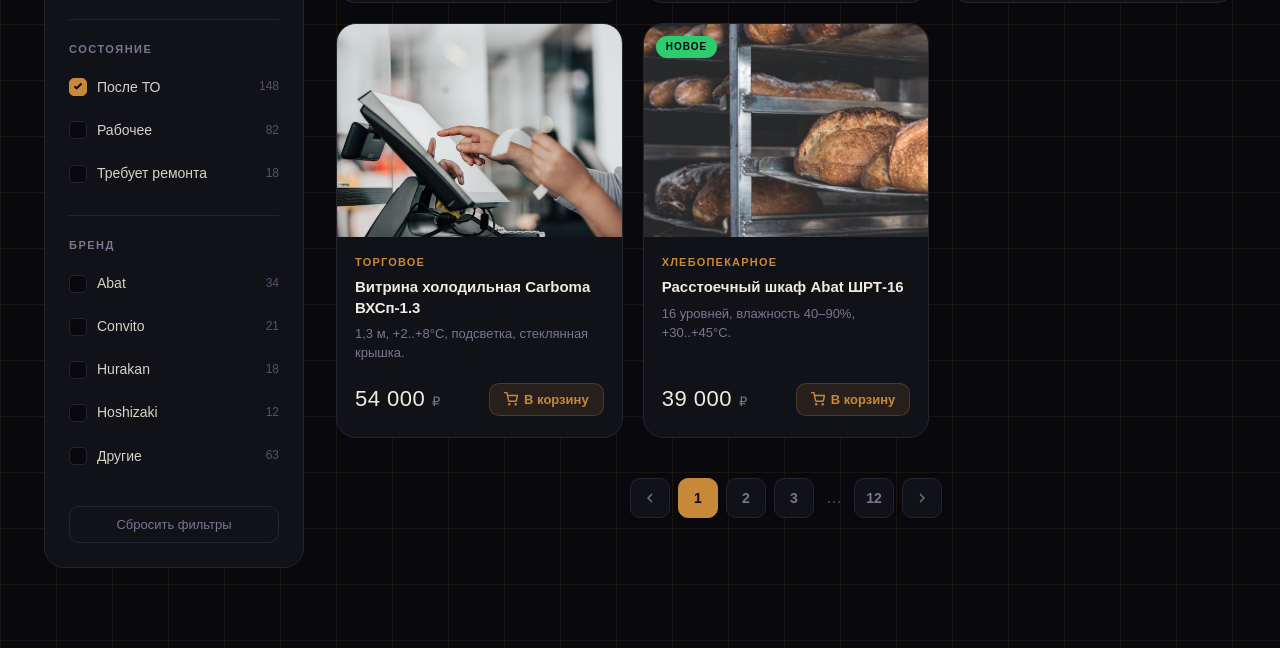
==== commit 7f87e882: "Add files via upload" ====
--- a/catalog.html
+++ b/catalog.html
@@ -3,7 +3,16 @@
 <head>
   <meta charset="UTF-8" />
   <meta name="viewport" content="width=device-width, initial-scale=1.0" />
-  <title>Каталог — UBE</title>
+  <title>Каталог оборудования — UBE | Б/У оборудование для бизнеса</title>
+  <meta name="description" content="Каталог б/у профессионального оборудования: холодильное, тепловое, торговое, пищевое. 248 единиц в наличии. Доставка по России и СНГ." />
+  <link rel="canonical" href="https://ube-equipment.ru/catalog.html" />
+  <link rel="icon" type="image/svg+xml" href="./assets/favicon.svg" />
+  <meta property="og:type" content="website" />
+  <meta property="og:title" content="Каталог оборудования — UBE" />
+  <meta property="og:description" content="248 единиц б/у профессионального оборудования в наличии. Доставка по России и СНГ." />
+  <meta property="og:url" content="https://ube-equipment.ru/catalog.html" />
+  <meta property="og:image" content="https://ube-equipment.ru/assets/images/cat-teploe.jpg" />
+  <meta name="twitter:card" content="summary_large_image" />
   <link rel="stylesheet" href="./assets/fonts/fonts.css" />
   <style>
     html { scroll-behavior: smooth; }
@@ -255,6 +264,62 @@
     }
     .product-card:hover .product-btn { background: var(--copper); border-color: var(--copper); }
     .product-card:hover .product-btn svg { stroke: #09090D; }
+    .add-cart-btn {
+      display: flex; align-items: center; gap: 6px;
+      background: var(--copper-dim); border: 1px solid rgba(200,136,58,0.25);
+      border-radius: 10px; padding: 8px 14px; cursor: pointer;
+      font-size: 13px; font-weight: 600; color: var(--copper);
+      font-family: 'Figtree', sans-serif; transition: background 0.2s, color 0.2s, border-color 0.2s;
+      text-decoration: none; flex-shrink: 0;
+    }
+    .add-cart-btn:hover, .add-cart-btn.added { background: var(--copper); color: #09090D; border-color: var(--copper); }
+    .add-cart-btn.added svg { stroke: #09090D; }
+    .cart-nav-btn {
+      position: relative; background: none; border: none; cursor: pointer;
+      padding: 8px; display: flex; align-items: center; color: var(--muted);
+      transition: color 0.2s; min-width: 44px; min-height: 44px; justify-content: center;
+    }
+    .cart-nav-btn:hover { color: var(--copper); }
+    .cart-badge {
+      position: absolute; top: 2px; right: 2px;
+      background: var(--copper); color: #09090D;
+      font-size: 10px; font-weight: 800; line-height: 1;
+      min-width: 16px; height: 16px; border-radius: 100px;
+      display: none; align-items: center; justify-content: center; padding: 0 4px;
+    }
+    .cart-badge.visible { display: flex; }
+
+    /* ═══ CART DRAWER ═══ */
+    .cart-overlay { position:fixed;inset:0;background:rgba(0,0,0,0.65);z-index:200;opacity:0;pointer-events:none;transition:opacity 0.3s;backdrop-filter:blur(4px); }
+    .cart-overlay.open { opacity:1;pointer-events:all; }
+    .cart-drawer { position:fixed;top:0;right:0;height:100%;width:min(440px,100vw);background:var(--bg-card);border-left:1px solid var(--border);z-index:201;display:flex;flex-direction:column;transform:translateX(100%);transition:transform 0.35s cubic-bezier(0.4,0,0.2,1); }
+    .cart-drawer.open { transform:translateX(0); }
+    .cart-drawer-head { display:flex;align-items:center;justify-content:space-between;padding:20px 24px;border-bottom:1px solid var(--border);flex-shrink:0; }
+    .cart-drawer-title { font-family:'Barlow Condensed',sans-serif;font-size:22px;letter-spacing:3px;color:var(--text); }
+    .cart-count-label { font-size:13px;color:var(--muted);margin-left:8px;font-family:'Figtree',sans-serif;letter-spacing:0; }
+    .cart-close-btn { background:none;border:none;cursor:pointer;color:var(--muted);padding:8px;display:flex;align-items:center;justify-content:center;border-radius:8px;transition:color 0.2s,background 0.2s;min-width:36px;min-height:36px; }
+    .cart-close-btn:hover { color:var(--text);background:rgba(255,255,255,0.07); }
+    .cart-body { flex:1;overflow-y:auto;padding:0 24px; }
+    .cart-empty-state { display:flex;flex-direction:column;align-items:center;justify-content:center;gap:14px;height:100%;color:var(--muted);text-align:center;padding:40px 0; }
+    .cart-empty-state svg { opacity:0.25; }
+    .cart-empty-state p { font-size:15px; }
+    .cart-item { display:flex;gap:14px;padding:16px 0;border-bottom:1px solid var(--border); }
+    .cart-item-img { width:68px;height:68px;border-radius:10px;object-fit:cover;flex-shrink:0;background:var(--bg-card2); }
+    .cart-item-info { flex:1;min-width:0;display:flex;flex-direction:column;justify-content:center;gap:4px; }
+    .cart-item-name { font-size:13px;font-weight:600;color:var(--text);line-height:1.35; }
+    .cart-item-price { font-size:15px;font-weight:700;color:var(--copper); }
+    .cart-item-remove { background:none;border:none;cursor:pointer;color:var(--muted2);padding:6px;display:flex;align-items:center;transition:color 0.2s;flex-shrink:0;align-self:center;border-radius:6px; }
+    .cart-item-remove:hover { color:#e55; }
+    .cart-footer { padding:20px 24px 28px;border-top:1px solid var(--border);flex-shrink:0;display:flex;flex-direction:column;gap:10px; }
+    .cart-footer-title { font-size:12px;font-weight:700;color:var(--muted);text-transform:uppercase;letter-spacing:1.5px;margin-bottom:2px; }
+    .cart-input { width:100%;background:var(--bg);border:1px solid var(--border);border-radius:10px;padding:12px 14px;font-size:14px;color:var(--text);font-family:'Figtree',sans-serif;outline:none;transition:border-color 0.2s;-webkit-appearance:none; }
+    .cart-input::placeholder { color:var(--muted2); }
+    .cart-input:focus { border-color:var(--copper); }
+    .cart-submit-btn { width:100%;background:var(--copper);color:#09090D;font-size:15px;font-weight:700;border:none;border-radius:12px;padding:14px;cursor:pointer;font-family:'Figtree',sans-serif;transition:background 0.2s,transform 0.15s;min-height:50px;margin-top:2px; }
+    .cart-submit-btn:hover { background:var(--copper-lt); }
+    .cart-submit-btn:active { transform:scale(0.98); }
+    .cart-success-msg { text-align:center;padding:12px;background:rgba(46,204,113,0.1);border:1px solid rgba(46,204,113,0.3);border-radius:10px;color:#2ECC71;font-size:14px;font-weight:600;display:none; }
+    .cart-success-msg.show { display:block; }
 
     /* ═══ PAGINATION ═══ */
     .pagination { display: flex; align-items: center; justify-content: center; gap: 8px; margin-top: 40px; }
@@ -296,12 +361,44 @@
 
   <a class="skip-link" href="#products" style="position:fixed;top:-100%;left:16px;z-index:999;background:var(--copper);color:#09090D;padding:10px 20px;border-radius:8px;font-weight:700;text-decoration:none;transition:top 0.2s;">Перейти к товарам</a>
 
+  <!-- CART DRAWER -->
+  <div class="cart-overlay" id="cart-overlay" onclick="closeCart()"></div>
+  <aside class="cart-drawer" id="cart-drawer" role="dialog" aria-modal="true" aria-label="Корзина">
+    <div class="cart-drawer-head">
+      <div style="display:flex;align-items:baseline;gap:0;">
+        <span class="cart-drawer-title">КОРЗИНА</span>
+        <span class="cart-count-label" id="cart-count-label"></span>
+      </div>
+      <button class="cart-close-btn" onclick="closeCart()" aria-label="Закрыть">
+        <svg width="18" height="18" viewBox="0 0 24 24" fill="none" stroke="currentColor" stroke-width="2.5" stroke-linecap="round" stroke-linejoin="round"><line x1="18" y1="6" x2="6" y2="18"/><line x1="6" y1="6" x2="18" y2="18"/></svg>
+      </button>
+    </div>
+    <div class="cart-body" id="cart-body">
+      <div class="cart-empty-state" id="cart-empty-state">
+        <svg width="48" height="48" viewBox="0 0 24 24" fill="none" stroke="currentColor" stroke-width="1.5" stroke-linecap="round" stroke-linejoin="round"><circle cx="9" cy="21" r="1"/><circle cx="20" cy="21" r="1"/><path d="M1 1h4l2.68 13.39a2 2 0 0 0 2 1.61h9.72a2 2 0 0 0 2-1.61L23 6H6"/></svg>
+        <p>Корзина пуста</p>
+      </div>
+      <div id="cart-items-list"></div>
+    </div>
+    <div class="cart-footer" id="cart-footer" style="display:none">
+      <div class="cart-footer-title">Оставьте заявку</div>
+      <input class="cart-input" id="cart-name" placeholder="Ваше имя" type="text" autocomplete="name" />
+      <input class="cart-input" id="cart-phone" placeholder="Номер телефона" type="tel" autocomplete="tel" />
+      <div class="cart-success-msg" id="cart-success-msg">Заявка отправлена! Свяжемся в течение 15 минут.</div>
+      <button class="cart-submit-btn" id="cart-submit-btn" onclick="submitCartOrder()">Отправить заявку</button>
+    </div>
+  </aside>
+
   <!-- NAVBAR -->
   <nav class="navbar" id="nav">
     <a href="./index.html" class="logo">UBE</a>
     <div class="nav-links">
       <a href="./catalog.html" class="active">Каталог</a>
       <a href="./index.html#contacts">Контакты</a>
+      <button class="cart-nav-btn" onclick="openCart()" aria-label="Корзина">
+        <svg width="20" height="20" viewBox="0 0 24 24" fill="none" stroke="currentColor" stroke-width="2" stroke-linecap="round" stroke-linejoin="round"><circle cx="9" cy="21" r="1"/><circle cx="20" cy="21" r="1"/><path d="M1 1h4l2.68 13.39a2 2 0 0 0 2 1.61h9.72a2 2 0 0 0 2-1.61L23 6H6"/></svg>
+        <span class="cart-badge" id="cart-badge">0</span>
+      </button>
       <a href="tel:+79649130555" class="nav-cta-btn">+7 964 913-05-55</a>
     </div>
     <button class="hamburger" id="ham" aria-label="Меню" aria-expanded="false">
@@ -330,69 +427,59 @@
     <div class="cat-section-title">Выберите категорию</div>
     <div class="cat-grid">
       <a href="#" class="cat-card active" onclick="filterCat(this); return false;">
-        <img src="./assets/images/cat-holod-pisch.jpg" alt="Тепловое и хлебопекарное" loading="lazy" />
+        <img src="./assets/images/cat-holod-prom.jpg" alt="Водоснабжение/канализация" loading="lazy" />
+        <div class="cat-card-overlay"></div>
+        <div class="cat-card-label"><span class="cat-card-title">Водоснабжение / канализация</span></div>
+      </a>
+      <a href="#" class="cat-card" onclick="filterCat(this); return false;">
+        <img src="./assets/images/cat-nejtral.jpg" alt="Нейтральное оборудование" loading="lazy" />
+        <div class="cat-card-overlay"></div>
+        <div class="cat-card-label"><span class="cat-card-title">Нейтральное оборудование</span></div>
+      </a>
+      <a href="#" class="cat-card" onclick="filterCat(this); return false;">
+        <img src="./assets/images/cat-gruz.jpg" alt="Грузоподъёмное оборудование" loading="lazy" />
+        <div class="cat-card-overlay"></div>
+        <div class="cat-card-label"><span class="cat-card-title">Грузоподъёмное оборудование</span></div>
+      </a>
+      <a href="#" class="cat-card" onclick="filterCat(this); return false;">
+        <img src="./assets/images/cat-holod-pisch.jpg" alt="Тепловое/хлебопекарное" loading="lazy" />
         <div class="cat-card-overlay"></div>
         <div class="cat-card-label"><span class="cat-card-title">Тепловое / хлебопекарное</span></div>
       </a>
       <a href="#" class="cat-card" onclick="filterCat(this); return false;">
-        <img src="./assets/images/cat-holod-pisch-new.jpg" alt="Пищевое холодильное" loading="lazy" />
-        <div class="cat-card-overlay"></div>
-        <div class="cat-card-label"><span class="cat-card-title">Пищевое холодильное</span></div>
+        <img src="./assets/images/cat-orgteh.jpg" alt="Оборудование для ресторанов и кафе" loading="lazy" />
+        <div class="cat-card-overlay"></div>
+        <div class="cat-card-label"><span class="cat-card-title">Оборудование для ресторанов и кафе</span></div>
       </a>
       <a href="#" class="cat-card" onclick="filterCat(this); return false;">
-        <img src="./assets/images/cat-prom.jpg" alt="Морозильные лари" loading="lazy" />
-        <div class="cat-card-overlay"></div>
-        <div class="cat-card-label"><span class="cat-card-title">Морозильные лари</span></div>
+        <img src="./assets/images/cat-holod-pisch-new.jpg" alt="Пищевое/Холодильное" loading="lazy" />
+        <div class="cat-card-overlay"></div>
+        <div class="cat-card-label"><span class="cat-card-title">Пищевое / Холодильное</span></div>
       </a>
       <a href="#" class="cat-card" onclick="filterCat(this); return false;">
-        <img src="./assets/images/cat-orgteh.jpg" alt="Нейтральное оборудование" loading="lazy" />
-        <div class="cat-card-overlay"></div>
-        <div class="cat-card-label"><span class="cat-card-title">Нейтральное оборудование</span></div>
+        <img src="./assets/images/cat-control.jpg" alt="Промышленное/Холодильное" loading="lazy" />
+        <div class="cat-card-overlay"></div>
+        <div class="cat-card-label"><span class="cat-card-title">Промышленное / Холодильное</span></div>
       </a>
       <a href="#" class="cat-card" onclick="filterCat(this); return false;">
-        <img src="./assets/images/cat-control.jpg" alt="Промышленное холодильное" loading="lazy" />
-        <div class="cat-card-overlay"></div>
-        <div class="cat-card-label"><span class="cat-card-title">Промышленное холодильное</span></div>
+        <img src="./assets/images/cat-torgovoe.jpg" alt="Торговое оборудование" loading="lazy" />
+        <div class="cat-card-overlay"></div>
+        <div class="cat-card-label"><span class="cat-card-title">Торговое оборудование</span></div>
       </a>
       <a href="#" class="cat-card" onclick="filterCat(this); return false;">
-        <img src="./assets/images/cat-kassa.jpg" alt="Торговое оборудование" loading="lazy" />
-        <div class="cat-card-overlay"></div>
-        <div class="cat-card-label"><span class="cat-card-title">Торговое оборудование</span></div>
+        <img src="./assets/images/cat-climat.jpg" alt="Промышленное/климатическое" loading="lazy" />
+        <div class="cat-card-overlay"></div>
+        <div class="cat-card-label"><span class="cat-card-title">Промышленное / климатическое</span></div>
       </a>
       <a href="#" class="cat-card" onclick="filterCat(this); return false;">
-        <img src="./assets/images/cat-nejtral.jpg" alt="Промышленное" loading="lazy" />
-        <div class="cat-card-overlay"></div>
-        <div class="cat-card-label"><span class="cat-card-title">Промышленное</span></div>
+        <img src="./assets/images/cat-invent.jpg" alt="Контрольно/измерительное" loading="lazy" />
+        <div class="cat-card-overlay"></div>
+        <div class="cat-card-label"><span class="cat-card-title">Контрольно / измерительное</span></div>
       </a>
       <a href="#" class="cat-card" onclick="filterCat(this); return false;">
-        <img src="./assets/images/cat-holod-prom.jpg" alt="Водоснабжение" loading="lazy" />
-        <div class="cat-card-overlay"></div>
-        <div class="cat-card-label"><span class="cat-card-title">Водоснабжение</span></div>
-      </a>
-      <a href="#" class="cat-card" onclick="filterCat(this); return false;">
-        <img src="./assets/images/cat-teploe.jpg" alt="Оргтехника и канцелярия" loading="lazy" />
-        <div class="cat-card-overlay"></div>
-        <div class="cat-card-label"><span class="cat-card-title">Оргтехника / канцелярия</span></div>
-      </a>
-      <a href="#" class="cat-card" onclick="filterCat(this); return false;">
-        <img src="./assets/images/cat-torgovoe.jpg" alt="Расчётно-кассовое" loading="lazy" />
-        <div class="cat-card-overlay"></div>
-        <div class="cat-card-label"><span class="cat-card-title">Расчётно-кассовое</span></div>
-      </a>
-      <a href="#" class="cat-card" onclick="filterCat(this); return false;">
-        <img src="./assets/images/cat-telekom.jpg" alt="Телекоммуникационное" loading="lazy" />
-        <div class="cat-card-overlay"></div>
-        <div class="cat-card-label"><span class="cat-card-title">Телекоммуникационное</span></div>
-      </a>
-      <a href="#" class="cat-card" onclick="filterCat(this); return false;">
-        <img src="./assets/images/cat-morozilnye.jpg" alt="Торговый инвентарь" loading="lazy" />
-        <div class="cat-card-overlay"></div>
-        <div class="cat-card-label"><span class="cat-card-title">Торговый инвентарь</span></div>
-      </a>
-      <a href="#" class="cat-card" onclick="filterCat(this); return false;">
-        <img src="./assets/images/cat-voda.jpg" alt="Промышленное контрольное" loading="lazy" />
-        <div class="cat-card-overlay"></div>
-        <div class="cat-card-label"><span class="cat-card-title">Промышленное — контрольное</span></div>
+        <img src="./assets/images/cat-press.jpg" alt="Прессы гидравлические" loading="lazy" />
+        <div class="cat-card-overlay"></div>
+        <div class="cat-card-label"><span class="cat-card-title">Прессы гидравлические</span></div>
       </a>
     </div>
   </div>
@@ -427,13 +514,17 @@
       <div class="filter-section">
         <div class="filter-section-title">Категория</div>
         <div class="filter-options">
-          <label class="filter-option"><input type="checkbox" checked /><span class="filter-checkbox"></span><span class="filter-label">Тепловое оборудование</span><span class="filter-count">42</span></label>
-          <label class="filter-option"><input type="checkbox" /><span class="filter-checkbox"></span><span class="filter-label">Холодильное пищевое</span><span class="filter-count">38</span></label>
-          <label class="filter-option"><input type="checkbox" /><span class="filter-checkbox"></span><span class="filter-label">Морозильные лари</span><span class="filter-count">24</span></label>
-          <label class="filter-option"><input type="checkbox" /><span class="filter-checkbox"></span><span class="filter-label">Нейтральное</span><span class="filter-count">31</span></label>
-          <label class="filter-option"><input type="checkbox" /><span class="filter-checkbox"></span><span class="filter-label">Хлебопекарное</span><span class="filter-count">19</span></label>
-          <label class="filter-option"><input type="checkbox" /><span class="filter-checkbox"></span><span class="filter-label">Торговое</span><span class="filter-count">26</span></label>
-          <label class="filter-option"><input type="checkbox" /><span class="filter-checkbox"></span><span class="filter-label">Промышленное</span><span class="filter-count">15</span></label>
+          <label class="filter-option"><input type="checkbox" /><span class="filter-checkbox"></span><span class="filter-label">Водоснабжение / канализация</span></label>
+          <label class="filter-option"><input type="checkbox" /><span class="filter-checkbox"></span><span class="filter-label">Нейтральное оборудование</span></label>
+          <label class="filter-option"><input type="checkbox" /><span class="filter-checkbox"></span><span class="filter-label">Грузоподъёмное оборудование</span></label>
+          <label class="filter-option"><input type="checkbox" /><span class="filter-checkbox"></span><span class="filter-label">Тепловое / хлебопекарное</span></label>
+          <label class="filter-option"><input type="checkbox" /><span class="filter-checkbox"></span><span class="filter-label">Оборудование для ресторанов и кафе</span></label>
+          <label class="filter-option"><input type="checkbox" /><span class="filter-checkbox"></span><span class="filter-label">Пищевое / Холодильное</span></label>
+          <label class="filter-option"><input type="checkbox" /><span class="filter-checkbox"></span><span class="filter-label">Промышленное / Холодильное</span></label>
+          <label class="filter-option"><input type="checkbox" /><span class="filter-checkbox"></span><span class="filter-label">Торговое оборудование</span></label>
+          <label class="filter-option"><input type="checkbox" /><span class="filter-checkbox"></span><span class="filter-label">Промышленное / климатическое</span></label>
+          <label class="filter-option"><input type="checkbox" /><span class="filter-checkbox"></span><span class="filter-label">Контрольно / измерительное</span></label>
+          <label class="filter-option"><input type="checkbox" /><span class="filter-checkbox"></span><span class="filter-label">Прессы гидравлические</span></label>
         </div>
       </div>
 
@@ -490,7 +581,10 @@
             <div class="product-desc">4 уровня, инжектор пара, нерж. сталь. Пробег 2 года.</div>
             <div class="product-footer">
               <div class="product-price">85 000 <span>₽</span></div>
-              <div class="product-btn"><svg width="16" height="16" viewBox="0 0 24 24" fill="none" stroke="var(--copper)" stroke-width="2.5"><path d="M7 17L17 7M7 7h10v10"/></svg></div>
+              <button class="add-cart-btn" onclick="addToCart(event, this)" aria-label="Добавить в корзину">
+                <svg width="14" height="14" viewBox="0 0 24 24" fill="none" stroke="currentColor" stroke-width="2.5" stroke-linecap="round" stroke-linejoin="round"><circle cx="9" cy="21" r="1"/><circle cx="20" cy="21" r="1"/><path d="M1 1h4l2.68 13.39a2 2 0 0 0 2 1.61h9.72a2 2 0 0 0 2-1.61L23 6H6"/></svg>
+                В корзину
+              </button>
             </div>
           </div>
         </a>
@@ -507,7 +601,10 @@
             <div class="product-desc">700 л, t +1..+10°С, стеклянная дверь, LED.</div>
             <div class="product-footer">
               <div class="product-price">62 000 <span>₽</span></div>
-              <div class="product-btn"><svg width="16" height="16" viewBox="0 0 24 24" fill="none" stroke="var(--copper)" stroke-width="2.5"><path d="M7 17L17 7M7 7h10v10"/></svg></div>
+              <button class="add-cart-btn" onclick="addToCart(event, this)" aria-label="Добавить в корзину">
+                <svg width="14" height="14" viewBox="0 0 24 24" fill="none" stroke="currentColor" stroke-width="2.5" stroke-linecap="round" stroke-linejoin="round"><circle cx="9" cy="21" r="1"/><circle cx="20" cy="21" r="1"/><path d="M1 1h4l2.68 13.39a2 2 0 0 0 2 1.61h9.72a2 2 0 0 0 2-1.61L23 6H6"/></svg>
+                В корзину
+              </button>
             </div>
           </div>
         </a>
@@ -523,7 +620,10 @@
             <div class="product-desc">260 л, -18°С, откидная стеклянная крышка.</div>
             <div class="product-footer">
               <div class="product-price">28 500 <span>₽</span></div>
-              <div class="product-btn"><svg width="16" height="16" viewBox="0 0 24 24" fill="none" stroke="var(--copper)" stroke-width="2.5"><path d="M7 17L17 7M7 7h10v10"/></svg></div>
+              <button class="add-cart-btn" onclick="addToCart(event, this)" aria-label="Добавить в корзину">
+                <svg width="14" height="14" viewBox="0 0 24 24" fill="none" stroke="currentColor" stroke-width="2.5" stroke-linecap="round" stroke-linejoin="round"><circle cx="9" cy="21" r="1"/><circle cx="20" cy="21" r="1"/><path d="M1 1h4l2.68 13.39a2 2 0 0 0 2 1.61h9.72a2 2 0 0 0 2-1.61L23 6H6"/></svg>
+                В корзину
+              </button>
             </div>
           </div>
         </a>
@@ -540,7 +640,10 @@
             <div class="product-desc">6,6 м³, сборно-разборная, готова к установке.</div>
             <div class="product-footer">
               <div class="product-price">145 000 <span>₽</span></div>
-              <div class="product-btn"><svg width="16" height="16" viewBox="0 0 24 24" fill="none" stroke="var(--copper)" stroke-width="2.5"><path d="M7 17L17 7M7 7h10v10"/></svg></div>
+              <button class="add-cart-btn" onclick="addToCart(event, this)" aria-label="Добавить в корзину">
+                <svg width="14" height="14" viewBox="0 0 24 24" fill="none" stroke="currentColor" stroke-width="2.5" stroke-linecap="round" stroke-linejoin="round"><circle cx="9" cy="21" r="1"/><circle cx="20" cy="21" r="1"/><path d="M1 1h4l2.68 13.39a2 2 0 0 0 2 1.61h9.72a2 2 0 0 0 2-1.61L23 6H6"/></svg>
+                В корзину
+              </button>
             </div>
           </div>
         </a>
@@ -557,7 +660,10 @@
             <div class="product-desc">4 горелки, жарочный шкаф, нерж. покрытие.</div>
             <div class="product-footer">
               <div class="product-price">47 000 <span>₽</span></div>
-              <div class="product-btn"><svg width="16" height="16" viewBox="0 0 24 24" fill="none" stroke="var(--copper)" stroke-width="2.5"><path d="M7 17L17 7M7 7h10v10"/></svg></div>
+              <button class="add-cart-btn" onclick="addToCart(event, this)" aria-label="Добавить в корзину">
+                <svg width="14" height="14" viewBox="0 0 24 24" fill="none" stroke="currentColor" stroke-width="2.5" stroke-linecap="round" stroke-linejoin="round"><circle cx="9" cy="21" r="1"/><circle cx="20" cy="21" r="1"/><path d="M1 1h4l2.68 13.39a2 2 0 0 0 2 1.61h9.72a2 2 0 0 0 2-1.61L23 6H6"/></svg>
+                В корзину
+              </button>
             </div>
           </div>
         </a>
@@ -573,7 +679,10 @@
             <div class="product-desc">Нерж. сталь AISI 304, нижняя полка, борт.</div>
             <div class="product-footer">
               <div class="product-price">18 000 <span>₽</span></div>
-              <div class="product-btn"><svg width="16" height="16" viewBox="0 0 24 24" fill="none" stroke="var(--copper)" stroke-width="2.5"><path d="M7 17L17 7M7 7h10v10"/></svg></div>
+              <button class="add-cart-btn" onclick="addToCart(event, this)" aria-label="Добавить в корзину">
+                <svg width="14" height="14" viewBox="0 0 24 24" fill="none" stroke="currentColor" stroke-width="2.5" stroke-linecap="round" stroke-linejoin="round"><circle cx="9" cy="21" r="1"/><circle cx="20" cy="21" r="1"/><path d="M1 1h4l2.68 13.39a2 2 0 0 0 2 1.61h9.72a2 2 0 0 0 2-1.61L23 6H6"/></svg>
+                В корзину
+              </button>
             </div>
           </div>
         </a>
@@ -589,7 +698,10 @@
             <div class="product-desc">1,3 м, +2..+8°С, подсветка, стеклянная крышка.</div>
             <div class="product-footer">
               <div class="product-price">54 000 <span>₽</span></div>
-              <div class="product-btn"><svg width="16" height="16" viewBox="0 0 24 24" fill="none" stroke="var(--copper)" stroke-width="2.5"><path d="M7 17L17 7M7 7h10v10"/></svg></div>
+              <button class="add-cart-btn" onclick="addToCart(event, this)" aria-label="Добавить в корзину">
+                <svg width="14" height="14" viewBox="0 0 24 24" fill="none" stroke="currentColor" stroke-width="2.5" stroke-linecap="round" stroke-linejoin="round"><circle cx="9" cy="21" r="1"/><circle cx="20" cy="21" r="1"/><path d="M1 1h4l2.68 13.39a2 2 0 0 0 2 1.61h9.72a2 2 0 0 0 2-1.61L23 6H6"/></svg>
+                В корзину
+              </button>
             </div>
           </div>
         </a>
@@ -606,7 +718,10 @@
             <div class="product-desc">16 уровней, влажность 40–90%, +30..+45°С.</div>
             <div class="product-footer">
               <div class="product-price">39 000 <span>₽</span></div>
-              <div class="product-btn"><svg width="16" height="16" viewBox="0 0 24 24" fill="none" stroke="var(--copper)" stroke-width="2.5"><path d="M7 17L17 7M7 7h10v10"/></svg></div>
+              <button class="add-cart-btn" onclick="addToCart(event, this)" aria-label="Добавить в корзину">
+                <svg width="14" height="14" viewBox="0 0 24 24" fill="none" stroke="currentColor" stroke-width="2.5" stroke-linecap="round" stroke-linejoin="round"><circle cx="9" cy="21" r="1"/><circle cx="20" cy="21" r="1"/><path d="M1 1h4l2.68 13.39a2 2 0 0 0 2 1.61h9.72a2 2 0 0 0 2-1.61L23 6H6"/></svg>
+                В корзину
+              </button>
             </div>
           </div>
         </a>
@@ -662,6 +777,124 @@
       document.querySelectorAll('.cat-grid .cat-card').forEach(c => c.classList.remove('active'));
       el.classList.add('active');
     }
+
+    // ── Cart ──
+    const CART_KEY = 'ube-cart-items';
+    const cartSVG = '<svg width="14" height="14" viewBox="0 0 24 24" fill="none" stroke="currentColor" stroke-width="2.5" stroke-linecap="round" stroke-linejoin="round"><circle cx="9" cy="21" r="1"/><circle cx="20" cy="21" r="1"/><path d="M1 1h4l2.68 13.39a2 2 0 0 0 2 1.61h9.72a2 2 0 0 0 2-1.61L23 6H6"/></svg>';
+    const checkSVG = '<svg width="14" height="14" viewBox="0 0 24 24" fill="none" stroke="currentColor" stroke-width="2.5" stroke-linecap="round" stroke-linejoin="round"><polyline points="20 6 9 17 4 12"/></svg>';
+
+    function getCartItems() {
+      try { return JSON.parse(localStorage.getItem(CART_KEY) || '[]'); } catch { return []; }
+    }
+    function saveCartItems(items) {
+      localStorage.setItem(CART_KEY, JSON.stringify(items));
+      localStorage.setItem('ube-cart', items.length);
+    }
+    function updateCartBadge() {
+      const items = getCartItems();
+      const badge = document.getElementById('cart-badge');
+      if (badge) { badge.textContent = items.length; badge.classList.toggle('visible', items.length > 0); }
+      const label = document.getElementById('cart-count-label');
+      if (label) label.textContent = items.length > 0 ? ` · ${items.length} товар${items.length > 1 ? (items.length < 5 ? 'а' : 'ов') : ''}` : '';
+    }
+    updateCartBadge();
+
+    function renderCartItems() {
+      const items = getCartItems();
+      const list = document.getElementById('cart-items-list');
+      const empty = document.getElementById('cart-empty-state');
+      const footer = document.getElementById('cart-footer');
+      if (!list) return;
+      if (items.length === 0) {
+        list.innerHTML = '';
+        if (empty) empty.style.display = 'flex';
+        if (footer) footer.style.display = 'none';
+        return;
+      }
+      if (empty) empty.style.display = 'none';
+      if (footer) footer.style.display = 'flex';
+      list.innerHTML = items.map((item, i) => `
+        <div class="cart-item">
+          <img class="cart-item-img" src="${item.img || ''}" alt="${item.name}" onerror="this.style.display='none'">
+          <div class="cart-item-info">
+            <div class="cart-item-name">${item.name}</div>
+            <div class="cart-item-price">${item.price} ₽</div>
+          </div>
+          <button class="cart-item-remove" onclick="removeCartItem(${i})" aria-label="Удалить">
+            <svg width="16" height="16" viewBox="0 0 24 24" fill="none" stroke="currentColor" stroke-width="2" stroke-linecap="round" stroke-linejoin="round"><line x1="18" y1="6" x2="6" y2="18"/><line x1="6" y1="6" x2="18" y2="18"/></svg>
+          </button>
+        </div>`).join('');
+      updateCartBadge();
+    }
+
+    function removeCartItem(index) {
+      const items = getCartItems();
+      items.splice(index, 1);
+      saveCartItems(items);
+      renderCartItems();
+    }
+
+    function openCart() {
+      renderCartItems();
+      document.getElementById('cart-overlay').classList.add('open');
+      document.getElementById('cart-drawer').classList.add('open');
+      document.body.style.overflow = 'hidden';
+    }
+    function closeCart() {
+      document.getElementById('cart-overlay').classList.remove('open');
+      document.getElementById('cart-drawer').classList.remove('open');
+      document.body.style.overflow = '';
+    }
+    document.addEventListener('keydown', e => { if (e.key === 'Escape') closeCart(); });
+
+    function addToCart(e, btn) {
+      e.preventDefault();
+      e.stopPropagation();
+      const card = btn.closest('.product-card');
+      const name = card?.querySelector('.product-name')?.textContent?.trim() || 'Товар';
+      const priceRaw = card?.querySelector('.product-price')?.textContent?.replace(/[^\d\s]/g, '').trim() || '';
+      const img = card?.querySelector('.product-img')?.src || '';
+      const items = getCartItems();
+      const exists = items.findIndex(it => it.name === name);
+      if (exists === -1) items.push({ name, price: priceRaw, img });
+      saveCartItems(items);
+      updateCartBadge();
+      btn.classList.add('added');
+      btn.innerHTML = checkSVG + ' Добавлено';
+      setTimeout(() => {
+        btn.classList.remove('added');
+        btn.innerHTML = cartSVG + ' В корзину';
+      }, 1500);
+    }
+
+    function submitCartOrder() {
+      const name = document.getElementById('cart-name').value.trim();
+      const phone = document.getElementById('cart-phone').value.trim();
+      if (!name || !phone) {
+        document.getElementById('cart-name').style.borderColor = name ? '' : 'var(--copper)';
+        document.getElementById('cart-phone').style.borderColor = phone ? '' : 'var(--copper)';
+        return;
+      }
+      const btn = document.getElementById('cart-submit-btn');
+      btn.textContent = 'Отправляем...';
+      btn.disabled = true;
+      setTimeout(() => {
+        const msg = document.getElementById('cart-success-msg');
+        btn.style.display = 'none';
+        msg.classList.add('show');
+        saveCartItems([]);
+        updateCartBadge();
+        setTimeout(() => {
+          renderCartItems();
+          btn.style.display = '';
+          btn.textContent = 'Отправить заявку';
+          btn.disabled = false;
+          msg.classList.remove('show');
+          document.getElementById('cart-name').value = '';
+          document.getElementById('cart-phone').value = '';
+        }, 3000);
+      }, 800);
+    }
   </script>
 </body>
 </html>
